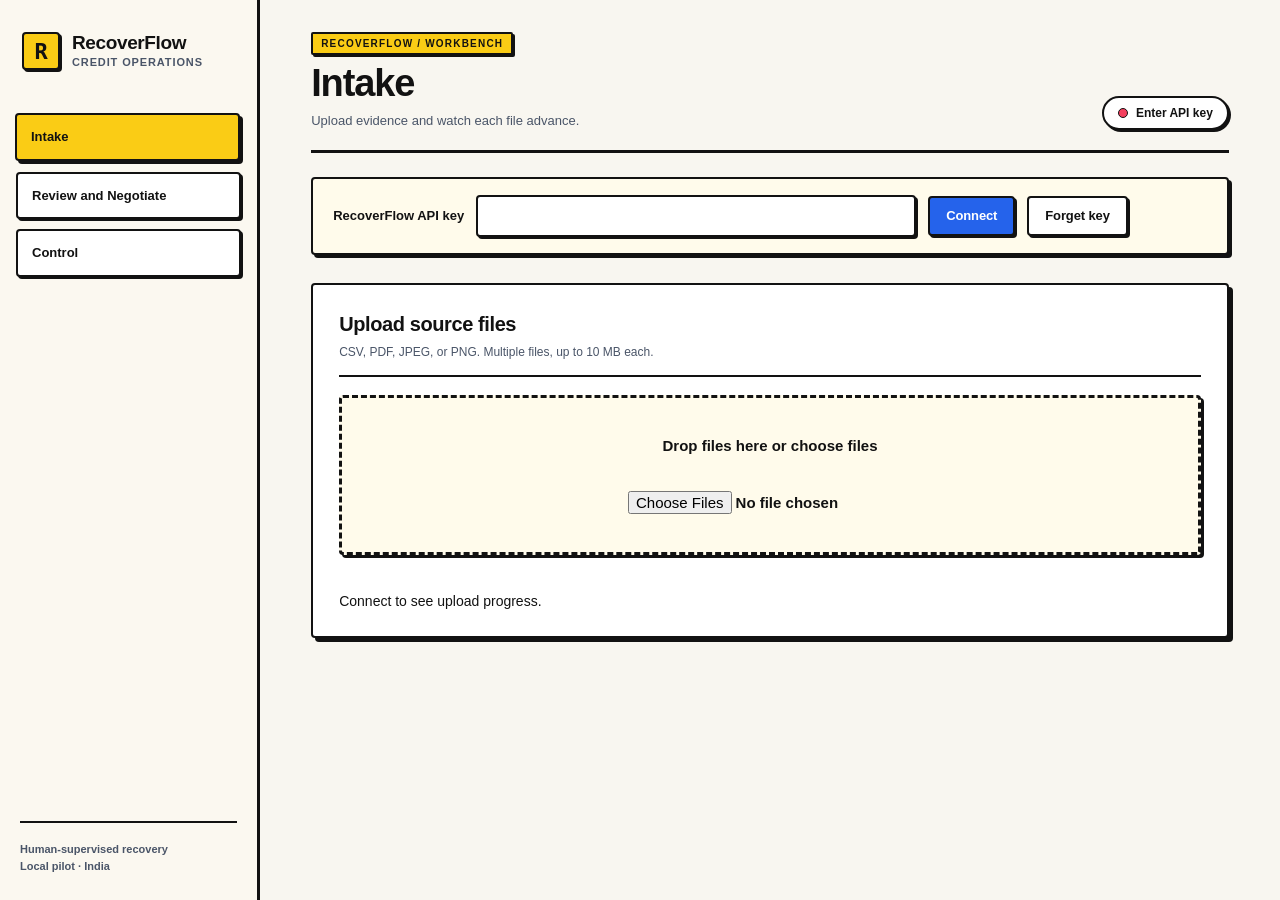
==== frontend/index.html @ f3fdc532 "feat: initial implementation of AI-driven receivables and collections platform with agentic workflow" ====
<!DOCTYPE html>
<html lang="en">
<head>
    <meta charset="UTF-8">
    <meta name="viewport" content="width=device-width, initial-scale=1.0">
    <title>RecoverFlow | Receivables and Collections</title>
    <link rel="icon" href="data:,">
    <link rel="stylesheet" href="styles.css">
</head>
<body>
    <div class="app-container">
        <aside class="sidebar">
            <div class="logo"><span class="brand-mark" aria-hidden="true">R</span><div><h1>RecoverFlow</h1><span>Credit operations</span></div></div>
            <nav aria-label="Main navigation">
                <a href="#" class="nav-item active" data-view="intake">Intake</a>
                <a href="#" class="nav-item" data-view="review">Review and Negotiate</a>
                <a href="#" class="nav-item" data-view="control">Control</a>
            </nav>
            <p class="sidebar-note">Human-supervised recovery<br>Local pilot · India</p>
        </aside>
        
        <main class="content">
            <header class="page-header">
                <div><p class="eyebrow">RecoverFlow / Workbench</p><h2>Intake</h2><p id="view-description" class="page-description">Upload evidence and watch each file advance.</p></div>
                <div class="system-status">
                    <span class="status-indicator" id="status-indicator"></span>
                    <span id="system-status-text">Enter API key</span>
                </div>
            </header>
            <form id="auth-form" class="auth-strip">
                <label for="api-key">RecoverFlow API key</label>
                <input id="api-key" type="password" autocomplete="off" required>
                <button type="submit" class="btn btn-primary">Connect</button>
                <button type="button" id="forget-key" class="btn">Forget key</button>
            </form>
            
            <div id="view-dashboard" class="view hidden">
                <div class="overview-intro"><div><h3>Make the next decision clear.</h3><p>Review evidence, approve the exact message, and keep disputed balances on hold.</p></div><button type="button" class="btn btn-primary" id="overview-open-cases">Open cases</button></div>
                <div class="metric-strip">
                    <div><span>Current DSO</span><strong id="dso-value">—</strong></div>
                    <div><span>Pending reconciliations</span><strong id="pending-value">—</strong></div>
                    <div><span>Open review alerts</span><strong id="fraud-value">—</strong></div>
                </div>
                <div class="overview-columns"><section class="paper-panel"><div class="section-heading"><h3>Actionable cases</h3><span>Open a file to inspect its sources</span></div><div id="overview-queue" aria-live="polite">Connect to load the queue.</div></section><section class="paper-panel"><div class="section-heading"><h3>Recent case activity</h3><span>From the receivables ledger</span></div><div id="overview-activity" aria-live="polite">Connect to load activity.</div></section></div>
            </div>

            <div id="view-upload" class="view active">
                <div class="paper-panel intake-primary">
                    <div class="section-heading"><div><h3>Upload source files</h3><p>CSV, PDF, JPEG, or PNG. Multiple files, up to 10 MB each.</p></div></div>
                    <label id="intake-drop-zone" class="intake-drop-zone" for="intake-files" tabindex="0">Drop files here or choose files<input id="intake-files" type="file" accept=".csv,.pdf,.jpg,.jpeg,.png" multiple></label>
                    <p id="intake-upload-result" aria-live="polite"></p>
                    <div id="intake-summary" class="metric-strip"></div>
                    <div id="intake-tracker" aria-live="polite">Connect to see upload progress.</div>
                </div>
                <div class="card">
                    <h3>Import Retail Receivables</h3>
                    <p>Upload a UTF-8 CSV with external_id, invoice_number, customer_name, issue_date, due_date, amount, and currency. Use INR for the India pilot.</p>
                    <form id="import-form">
                        <input type="file" id="import-file" accept=".csv,text/csv" required>
                        <button type="submit" class="btn btn-primary">Import CSV</button>
                    </form>
                    <p id="import-result"></p>
                </div>
                <div class="card">
                    <h3>Upload an Invoice PDF</h3>
                    <form id="upload-form">
                        <input type="file" id="invoice-file" accept="application/pdf" required>
                        <select id="invoice-type" aria-label="Invoice type"><option value="AR">Receivable (AR)</option><option value="AP">Payable (AP)</option></select>
                        <button type="submit" class="btn btn-primary">Process Invoice</button>
                    </form>
                    <div id="upload-result"></div>
                </div>
                <div class="card">
                    <h3>Add receivable manually</h3>
                    <form id="manual-invoice-form" class="data-form">
                        <input name="invoice_number" placeholder="Invoice number" required>
                        <input name="counterparty_name" placeholder="Customer name" required>
                        <input name="counterparty_email" type="email" placeholder="Customer email">
                        <label>Issue date <input name="issue_date" type="date" required></label>
                        <label>Due date <input name="due_date" type="date" required></label>
                        <input name="total_amount" type="number" min="0.01" step="0.01" placeholder="Amount" required>
                        <input name="currency" value="INR" maxlength="3" aria-label="Currency code" required>
                        <button type="submit" class="btn btn-primary">Save receivable</button>
                    </form>
                    <p id="manual-invoice-result"></p>
                </div>
                <div class="card">
                    <h3>Invoices Awaiting Review</h3>
                    <div id="review-list">Open this tab to load invoices.</div>
                </div>
            </div>

            <div id="view-cases" class="view hidden">
                <div class="paper-panel">
                    <div class="section-heading"><div><h3>Receivable cases</h3><p>Search by invoice or customer. Open a file for the balance and evidence.</p></div><label class="search-field">Search cases<input id="case-search" type="search" placeholder="Invoice or customer" autocomplete="off"></label></div>
                    <div id="case-list">Open this tab to load cases.</div>
                </div>
                <div id="case-detail" class="case-workspace hidden">
                    <div class="section-heading"><div><p class="eyebrow">Case file</p><h3>Balance &amp; evidence</h3></div><button type="button" id="case-close" class="btn">Close file</button></div>
                    <div id="case-summary"></div>
                    <div class="case-columns"><section class="case-evidence"><div id="case-history"></div></section><section class="case-actions"><h4>Staff actions</h4><p class="muted">Record only verified ledger activity. Customer-facing messages require staff approval.</p>
                    <h4>Record a payment or credit</h4>
                    <form id="entry-form" class="data-form">
                        <select name="kind"><option value="payment">Payment</option><option value="credit">Credit</option></select>
                        <input name="amount" type="number" min="0.01" step="0.01" placeholder="Amount" required>
                        <input name="reference" placeholder="Unique receipt or reference" required>
                        <label>Apply to balance<select name="allocation"><option value="undisputed_first">Undisputed first</option><option value="disputed_first">Disputed first</option><option value="undisputed">Undisputed only</option><option value="disputed">Disputed only</option></select></label>
                        <button type="submit" class="btn btn-primary">Record entry</button>
                    </form>
                    <p id="entry-result"></p>
                    <h4>Investigate discrepancy</h4>
                    <p>Compare linked invoice, order, delivery, return, and scheme records. Conflicts pause contact for staff review.</p>
                    <button type="button" id="case-investigate" class="btn">Run investigation</button>
                    <p id="investigation-result"></p>
                    <form id="case-evidence-form" class="data-form">
                        <label>Source record or upload reference<input name="source_reference" required placeholder="Document or uploaded source reference"></label>
                        <label>Evidence title<input name="title" required></label>
                        <label>What the source shows<input name="description" required></label>
                        <button type="submit" class="btn">Attach source</button>
                    </form>
                    <p id="case-evidence-result"></p>
                    <form id="dispute-review-form" class="data-form hidden">
                        <label>Reviewed disputed amount<input name="disputed_amount" type="number" min="0" step="0.01" required></label>
                        <label>Evidence reviewed<select name="evidence_id" required></select></label>
                        <label>Reason for decision<input name="reason" minlength="5" required></label>
                        <button type="submit" class="btn">Save staff dispute decision</button>
                    </form>
                    <p id="dispute-review-result"></p>
                    <h4>Record a customer reply</h4>
                    <form id="reply-form" class="data-form">
                        <select name="category"><option value="question">Question</option><option value="needs_time">Needs time</option><option value="paid_claim">Already paid</option><option value="dispute">Dispute</option><option value="opt_out">Opt out</option><option value="other">Other</option></select>
                        <input name="body" placeholder="Customer's message" required>
                        <button type="submit" class="btn btn-primary">Record reply</button>
                    </form>
                    <p id="reply-result"></p>
                    <form id="resume-form" class="data-form hidden">
                        <input name="reason" placeholder="Reason contact may resume" required minlength="3">
                        <label><input name="consent_restored" type="checkbox"> Contact permission restored if the customer opted out</label>
                        <button type="submit" class="btn">Resume contact (admin)</button>
                    </form>
                    <p id="resume-result"></p>
                    <form id="shopify-confirm-form" class="data-form hidden">
                        <input name="reason" placeholder="Why the Shopify balance is confirmed" required minlength="3">
                        <label><input name="accept_due_date_change" type="checkbox"> Accept a changed due date</label>
                        <button type="submit" class="btn">Confirm Shopify case (admin)</button>
                    </form>
                    <p id="shopify-confirm-result"></p>
                    <h4>Razorpay SIMULATED payment link</h4>
                    <p>Creates a simulated payment link for the eligible INR balance. Staff decide whether to share it.</p>
                    <button type="button" id="create-payment-link" class="btn">Create payment link</button>
                    <p id="payment-link-result"></p>
                    </section></div>
                </div>
                <div id="negotiation-panel" class="paper-panel hidden">
                    <div class="section-heading"><div><h3>Negotiation</h3><p>SIMULATED customer and sandbox outbox only.</p></div></div>
                    <div id="negotiation-status"></div>
                    <div class="negotiation-controls">
                        <button type="button" class="btn" id="negotiation-manual">Manual with co-pilot</button>
                        <button type="button" class="btn" id="negotiation-delegate">Delegate to AI</button>
                        <button type="button" class="btn" id="negotiation-pause">Pause AI</button>
                        <button type="button" class="btn" id="negotiation-take-over">Take over</button>
                        <button type="button" class="btn" id="negotiation-stop">Stop</button>
                    </div>
                    <div id="negotiation-suggestions"></div>
                    <form id="negotiation-send-form" class="data-form"><label>Staff message<textarea name="body" required></textarea></label><button type="submit" class="btn btn-primary">Send to sandbox</button></form>
                    <button type="button" class="btn btn-primary" id="negotiation-next-offer">Prepare AI offer</button>
                    <form id="negotiation-customer-form" class="data-form"><label>SIMULATED customer reply<input name="body" required></label><button type="submit" class="btn">Add simulated reply</button></form>
                    <div id="negotiation-transcript"></div>
                </div>
            </div>

            <div id="view-reconciliation" class="view hidden">
                <div class="card">
                    <h3>Reconciliations Awaiting Review</h3>
                    <div id="reconciliation-list">Loading...</div>
                </div>
            </div>

            <div id="view-dunning" class="view hidden">
                <div class="card">
                    <h3>Collection Campaigns</h3>
                    <form id="draft-form" class="data-form">
                        <input name="invoice_id" type="number" min="1" placeholder="Invoice ID" required>
                        <select name="stage">
                            <option value="1">Stage 1</option>
                            <option value="2">Stage 2</option>
                            <option value="3">Stage 3</option>
                            <option value="4">Stage 4</option>
                        </select>
                        <button type="submit" class="btn btn-primary">Create draft</button>
                    </form>
                    <p id="draft-result"></p>
                    <div id="dunning-list">Loading...</div>
                </div>
            </div>

            <div id="view-fraud" class="view hidden">
                <div class="card">
                    <h3>Review Alerts</h3>
                    <div id="fraud-list">Loading...</div>
                </div>
            </div>

            <div id="view-connected" class="view hidden">
                <div class="card">
                    <h3>Provider connections</h3>
                    <p id="provider-status">Open this tab to check connection setup.</p>
                    <button type="button" id="shopify-sync" class="btn btn-primary">Sync Shopify credit terms</button>
                    <p id="shopify-sync-result"></p>
                </div>
                <div class="card">
                    <h3>Collection draft schedule</h3>
                    <p>Opt in to daily draft creation. Staff still review and approve every draft before sending.</p>
                    <form id="policy-form" class="data-form">
                        <label><input name="enabled" type="checkbox"> Enable draft schedule</label>
                        <label>Timezone <input name="timezone" value="Asia/Kolkata" required></label>
                        <label>Local hour <input name="run_hour" type="number" min="0" max="23" value="9" required></label>
                        <label>Stage 1 days <input name="stage1_days" type="number" min="1" value="7" required></label>
                        <label>Stage 2 days <input name="stage2_days" type="number" min="1" value="15" required></label>
                        <label>Stage 3 days <input name="stage3_days" type="number" min="1" value="30" required></label>
                        <label>Stage 4 days <input name="stage4_days" type="number" min="1" value="45" required></label>
                        <button type="submit" class="btn btn-primary">Save schedule (admin)</button>
                    </form>
                    <p id="policy-result"></p>
                </div>
                <div class="card">
                    <h3>SIMULATED payment links</h3>
                    <div id="payment-link-list">Open this tab to load payment links.</div>
                </div>
                <div class="card">
                    <h3>WhatsApp inbox / sandbox</h3>
                    <p>Signed inbound messages pause matching cases until staff reviews them. Replies require a recent customer message.</p>
                    <div id="message-inbox">Open this tab to load messages.</div>
                </div>
                <div class="card">
                    <h3>Provider events needing review</h3>
                    <div id="provider-events">Open this tab to load events.</div>
                </div>
            </div>
            <div id="view-agent" class="view hidden">
                <div class="card">
                    <h3>Agent status and limits</h3>
                    <p id="agent-status">Open this tab to load the agent status.</p>
                    <p>Only internal case notes and collection drafts can run automatically. All customer replies require staff review and an explicit send.</p>
                    <form id="agent-policy-form" class="data-form">
                        <label class="agent-toggle"><input name="enabled" type="checkbox"><span>Enable controlled agent</span></label>
                        <label class="agent-toggle"><input name="auto_assess" type="checkbox"><span>Assess cases hourly</span></label>
                        <label class="agent-toggle"><input name="auto_execute_internal" type="checkbox"><span>Allow internal notes and drafts automatically</span></label>
                        <label>Assessments per day <input name="max_assessments_per_day" type="number" min="1" max="100" required></label>
                        <label>Internal actions per day <input name="max_internal_actions_per_day" type="number" min="1" max="100" required></label>
                        <label>Maximum balance for automatic collection drafts (INR) <input name="max_balance_cents" type="number" min="1" step="0.01" required></label>
                        <button type="submit" class="btn btn-primary">Save agent limits (admin)</button>
                    </form>
                    <p id="agent-policy-result"></p>
                </div>
                <div class="card">
                    <h3>Assess a case</h3>
                    <form id="agent-assess-form" class="data-form">
                        <input name="invoice_id" type="number" min="1" placeholder="Case ID" aria-label="Case ID" required>
                        <button type="submit" class="btn btn-primary">Propose next action</button>
                    </form>
                    <p id="agent-assess-result"></p>
                </div>
                <div class="card">
                    <h3>Agent proposals</h3>
                    <button type="button" class="btn" id="bulk-approve">Bulk approve high-confidence drafts</button><span id="bulk-approve-result"></span>
                    <div id="agent-proposals">Open this tab to load proposals.</div>
                </div>
                <div class="card">
                    <h3>Draft versions &amp; approval</h3>
                    <p>Editing creates a new version. Approval records the exact version and hash.</p>
                    <div id="agent-versions">Open this tab to review draft versions.</div>
                </div>
            </div>
            <div id="view-control" class="view hidden">
                <div class="paper-panel"><h3>Control</h3><p>Ledger, SIMULATED payments, audit, policy, and provider settings.</p>
                    <label>Autonomy mode <select id="autonomy-mode"><option value="review_all">Review all</option><option value="auto_prepare">Auto-prepare</option><option value="auto_send_sandbox">Auto-send to sandbox</option></select></label>
                    <button type="button" class="btn" id="autonomy-save">Save autonomy mode</button><p id="autonomy-result"></p>
                </div>
                <div class="paper-panel"><h3>Meta key assignment</h3><div id="key-assignment">Connect to load slot status.</div></div>
                <div class="paper-panel"><h3>Owner action queue</h3><p>Next action per case, derived from case state.</p><div class="stack" id="owner-queue"><p>Loading queue…</p></div></div>
                <div class="paper-panel"><h3>Agent activity</h3><p>Specialist tasks with retries, pauses, and outcomes.</p><div class="stack" id="agent-activity"><p>Loading activity…</p></div></div>
                <div class="paper-panel"><h3>Sandbox outbox</h3><div id="sandbox-outbox">No messages queued.</div></div>
                <div class="paper-panel"><h3>Mini evaluation</h3><p id="evaluation-summary">Loading measured synthetic results…</p><p><a href="/evaluation.html" target="_blank" rel="noopener">Open methods and file-level results</a></p></div>
                <div class="paper-panel"><h3>Advanced existing controls</h3><div id="legacy-tools"></div></div>
            </div>
        </main>
    </div>
    <script src="config.js"></script>
    <script src="app.js"></script>
</body>
</html>
<!-- RecoverFlow dashboard -->
---- frontend/styles.css ----
/* ==========================================================================
   RecoverFlow Neobrutalist Design System
   Production Receivables & Dispute Workbench for Indian MSMEs
   ========================================================================== */

:root {
    /* Canvas & Surfaces */
    --nb-canvas: #f8f6f0;
    --nb-surface: #ffffff;
    --nb-surface-subtle: #f0ede1;
    --nb-surface-sun: #fffbeb;
    
    /* Neobrutalist Ink & Borders */
    --nb-ink: #121212;
    --nb-ink-muted: #4a5568;
    --nb-ink-faint: #718096;
    --nb-border: #121212;
    --nb-border-width: 2px;
    --nb-border-thick: 3px;
    --nb-radius: 4px;
    --nb-radius-sm: 2px;
    --nb-radius-pill: 9999px;

    /* Hard Offset Shadows (Pure brutalist, zero blur) */
    --nb-shadow-xs: 2px 2px 0 var(--nb-ink);
    --nb-shadow-sm: 3px 3px 0 var(--nb-ink);
    --nb-shadow-md: 4px 4px 0 var(--nb-ink);
    --nb-shadow-lg: 6px 6px 0 var(--nb-ink);
    --nb-shadow-active: 1px 1px 0 var(--nb-ink);

    /* Vivid Accents */
    --nb-cobalt: #2563eb;
    --nb-cobalt-light: #dbeafe;
    --nb-cobalt-hover: #1d4ed8;

    --nb-yellow: #facc15;
    --nb-yellow-light: #fef9c3;
    --nb-yellow-hover: #eab308;

    --nb-coral: #f43f5e;
    --nb-coral-light: #ffe4e6;
    --nb-coral-hover: #e11d48;

    --nb-mint: #10b981;
    --nb-mint-light: #d1fae5;
    --nb-mint-hover: #059669;

    --nb-violet: #8b5cf6;
    --nb-violet-light: #ede9fe;

    /* Backwards compatibility aliases */
    --color-primary: var(--nb-cobalt);
    --color-primary-dark: var(--nb-cobalt-hover);
    --color-primary-light: var(--nb-cobalt-light);
    --color-bg-dark: #1e293b;
    --color-bg-light: var(--nb-canvas);
    --color-surface: var(--nb-surface);
    --color-text: var(--nb-ink);
    --color-text-muted: var(--nb-ink-muted);
    --color-border: var(--nb-border);
    --color-error: var(--nb-coral);
    --color-success: var(--nb-mint);
    --color-warning: var(--nb-yellow);
    --radius-md: var(--nb-radius);
    --radius-lg: 6px;
}

/* ==========================================================================
   Base & Reset
   ========================================================================== */

* {
    box-sizing: border-box;
    margin: 0;
    padding: 0;
}

html {
    scroll-behavior: smooth;
    background-color: var(--nb-canvas);
}

body {
    font-family: -apple-system, BlinkMacSystemFont, "Segoe UI", Roboto, "Helvetica Neue", Arial, sans-serif;
    background-color: var(--nb-canvas);
    color: var(--nb-ink);
    font-size: 14px;
    line-height: 1.5;
    -webkit-font-smoothing: antialiased;
}

button, input, select, textarea {
    font: inherit;
    color: inherit;
}

:focus-visible {
    outline: 3px solid var(--nb-cobalt) !important;
    outline-offset: 2px !important;
}

.hidden, .view.hidden {
    display: none !important;
}

/* ==========================================================================
   App Layout
   ========================================================================== */

.app-container {
    display: grid;
    grid-template-columns: 260px minmax(0, 1fr);
    min-height: 100vh;
}

/* ==========================================================================
   Sidebar (Neobrutalist)
   ========================================================================== */

.sidebar {
    position: sticky;
    top: 0;
    height: 100vh;
    background: #fbf8f0;
    color: var(--nb-ink);
    border-right: var(--nb-border-thick) solid var(--nb-border);
    padding: 24px 16px;
    display: flex;
    flex-direction: column;
    z-index: 20;
    overflow-y: auto;
}

.logo {
    display: flex;
    align-items: center;
    gap: 12px;
    margin-bottom: 28px;
    padding: 8px 6px;
}

.brand-mark {
    display: grid;
    place-items: center;
    width: 38px;
    height: 38px;
    background: var(--nb-yellow);
    color: var(--nb-ink);
    border: var(--nb-border-width) solid var(--nb-ink);
    box-shadow: var(--nb-shadow-xs);
    border-radius: var(--nb-radius);
    font-weight: 900;
    font-size: 22px;
    font-family: ui-monospace, monospace;
    flex-shrink: 0;
}

.logo h1 {
    font-size: 19px;
    font-weight: 800;
    letter-spacing: -0.02em;
    line-height: 1.15;
    color: var(--nb-ink);
}

.logo span:not(.brand-mark) {
    display: block;
    font-size: 11px;
    font-weight: 700;
    letter-spacing: 0.08em;
    text-transform: uppercase;
    color: var(--nb-ink-muted);
}

.sidebar nav {
    display: flex;
    flex-direction: column;
    gap: 10px;
    margin-top: 8px;
}

.nav-item {
    display: block;
    padding: 12px 14px;
    font-size: 13px;
    font-weight: 700;
    color: var(--nb-ink);
    text-decoration: none;
    border: var(--nb-border-width) solid var(--nb-ink);
    background: var(--nb-surface);
    box-shadow: var(--nb-shadow-xs);
    border-radius: var(--nb-radius);
    transition: transform 0.1s ease, box-shadow 0.1s ease, background 0.1s ease;
}

.nav-item:hover {
    background: var(--nb-yellow-light);
    transform: translate(-1px, -1px);
    box-shadow: var(--nb-shadow-sm);
}

.nav-item.active {
    background: var(--nb-yellow);
    color: var(--nb-ink);
    border-color: var(--nb-ink);
    box-shadow: var(--nb-shadow-sm);
    transform: translate(-1px, -1px);
}

.sidebar-note {
    margin: auto 4px 0;
    padding-top: 18px;
    border-top: var(--nb-border-width) solid var(--nb-border);
    color: var(--nb-ink-muted);
    font-size: 11px;
    font-weight: 600;
    line-height: 1.6;
}

/* ==========================================================================
   Main Content Area
   ========================================================================== */

.content {
    max-width: 1540px;
    padding: 32px clamp(20px, 4vw, 56px) 80px;
    min-width: 0;
}

/* ==========================================================================
   Views & Visibility (Strict View Management)
   ========================================================================== */

.view {
    display: none !important;
}

.view.active {
    display: block !important;
}

.hidden {
    display: none !important;
}

/* ==========================================================================
   Page Header & Status
   ========================================================================== */

.page-header {
    display: flex;
    justify-content: space-between;
    align-items: flex-end;
    gap: 16px;
    flex-wrap: wrap;
    padding-bottom: 20px;
    margin-bottom: 24px;
    border-bottom: var(--nb-border-thick) solid var(--nb-border);
}

.eyebrow {
    display: inline-block;
    text-transform: uppercase;
    letter-spacing: 0.12em;
    font-size: 10px;
    font-weight: 800;
    color: var(--nb-ink);
    background: var(--nb-yellow);
    border: var(--nb-border-width) solid var(--nb-ink);
    border-radius: var(--nb-radius-sm);
    padding: 2px 8px;
    margin-bottom: 8px;
    box-shadow: 2px 2px 0 var(--nb-ink);
}

.page-header h2 {
    font-size: clamp(28px, 3.2vw, 38px);
    font-weight: 900;
    letter-spacing: -0.03em;
    line-height: 1.1;
    color: var(--nb-ink);
}

.page-description {
    color: var(--nb-ink-muted);
    font-size: 13px;
    font-weight: 500;
    margin-top: 6px;
}

.system-status {
    display: inline-flex;
    align-items: center;
    gap: 8px;
    font-size: 12px;
    font-weight: 700;
    background: var(--nb-surface);
    border: var(--nb-border-width) solid var(--nb-ink);
    box-shadow: var(--nb-shadow-xs);
    border-radius: var(--nb-radius-pill);
    padding: 6px 14px;
}

.status-indicator {
    width: 10px;
    height: 10px;
    border-radius: 50%;
    background-color: var(--nb-coral);
    border: 1.5px solid var(--nb-ink);
    display: inline-block;
}

.status-indicator.online {
    background-color: var(--nb-mint);
}

/* ==========================================================================
   Auth Strip (Neobrutalist)
   ========================================================================== */

.auth-strip {
    display: flex;
    align-items: center;
    gap: 12px;
    flex-wrap: wrap;
    background: var(--nb-surface-sun);
    border: var(--nb-border-width) solid var(--nb-ink);
    box-shadow: var(--nb-shadow-sm);
    border-radius: var(--nb-radius);
    padding: 16px 20px;
    margin-bottom: 28px;
    font-size: 13px;
    font-weight: 600;
}

.auth-strip label {
    font-weight: 800;
    color: var(--nb-ink);
}

.auth-strip input {
    min-width: 280px;
    flex: 1;
    max-width: 440px;
}

.auth-strip.connected {
    justify-content: flex-end;
    background: transparent;
    border: 0;
    box-shadow: none;
    padding: 0;
    margin: -12px 0 16px;
}

.auth-strip.connected label,
.auth-strip.connected input,
.auth-strip.connected button[type="submit"] {
    display: none !important;
}

.auth-strip.connected #forget-key {
    background: var(--nb-surface);
    border: var(--nb-border-width) solid var(--nb-ink);
    box-shadow: var(--nb-shadow-xs);
    font-size: 11px;
    font-weight: 700;
    padding: 4px 10px;
    min-height: 28px;
}

/* ==========================================================================
   Buttons (Tactile Neobrutalism)
   ========================================================================== */

.btn {
    display: inline-flex;
    align-items: center;
    justify-content: center;
    gap: 6px;
    padding: 8px 16px;
    font-size: 13px;
    font-weight: 750;
    letter-spacing: -0.01em;
    color: var(--nb-ink);
    background: var(--nb-surface);
    border: var(--nb-border-width) solid var(--nb-ink);
    border-radius: var(--nb-radius);
    box-shadow: var(--nb-shadow-xs);
    cursor: pointer;
    min-height: 38px;
    text-decoration: none;
    transition: transform 0.08s ease, box-shadow 0.08s ease, background 0.08s ease;
    user-select: none;
    white-space: nowrap;
}

.btn:hover:not(:disabled) {
    background: var(--nb-surface-subtle);
    transform: translate(-1px, -1px);
    box-shadow: var(--nb-shadow-sm);
}

.btn:active:not(:disabled) {
    transform: translate(2px, 2px);
    box-shadow: var(--nb-shadow-active);
}

.btn:disabled {
    opacity: 0.5;
    cursor: not-allowed;
    box-shadow: none !important;
    transform: none !important;
}

.btn-primary {
    background: var(--nb-cobalt);
    color: #ffffff;
}

.btn-primary:hover:not(:disabled) {
    background: var(--nb-cobalt-hover);
    color: #ffffff;
}

/* Special button variants */
.btn-yellow {
    background: var(--nb-yellow);
    color: var(--nb-ink);
}
.btn-yellow:hover:not(:disabled) {
    background: var(--nb-yellow-hover);
}

.btn-coral {
    background: var(--nb-coral);
    color: #ffffff;
}
.btn-coral:hover:not(:disabled) {
    background: var(--nb-coral-hover);
    color: #ffffff;
}

.btn-mint {
    background: var(--nb-mint);
    color: #ffffff;
}
.btn-mint:hover:not(:disabled) {
    background: var(--nb-mint-hover);
    color: #ffffff;
}

/* ==========================================================================
   Inputs, Forms & Selects
   ========================================================================== */

.data-form input,
.data-form select,
.campaign-edit input,
.campaign-edit textarea,
.agent-reply-form textarea,
#api-key,
input[type="search"],
input[type="text"],
input[type="number"],
input[type="email"],
input[type="date"],
select,
textarea {
    border: var(--nb-border-width) solid var(--nb-ink);
    border-radius: var(--nb-radius);
    background: var(--nb-surface);
    color: var(--nb-ink);
    padding: 9px 12px;
    font-size: 13px;
    font-weight: 500;
    box-shadow: var(--nb-shadow-xs);
    transition: border-color 0.1s ease, box-shadow 0.1s ease;
}

input:focus, select:focus, textarea:focus {
    border-color: var(--nb-cobalt);
    box-shadow: 3px 3px 0 var(--nb-cobalt);
    outline: none;
}

.data-form input[type="checkbox"] {
    width: 18px;
    height: 18px;
    accent-color: var(--nb-cobalt);
    cursor: pointer;
    box-shadow: none;
}

.data-form {
    display: flex;
    flex-wrap: wrap;
    gap: 12px;
    align-items: center;
}

.data-form label {
    display: inline-flex;
    align-items: center;
    gap: 8px;
    font-size: 13px;
    font-weight: 600;
}

/* ==========================================================================
   Cards & Paper Panels (Neobrutalist)
   ========================================================================== */

.card, .paper-panel {
    background: var(--nb-surface);
    border: var(--nb-border-width) solid var(--nb-ink);
    box-shadow: var(--nb-shadow-md);
    border-radius: var(--nb-radius);
    padding: 24px 26px;
    margin-bottom: 24px;
    position: relative;
}

.card h3, .section-heading h3 {
    font-size: 20px;
    font-weight: 800;
    letter-spacing: -0.02em;
    color: var(--nb-ink);
    margin: 0;
}

.card p {
    margin: 8px 0 14px;
    font-size: 13px;
    color: var(--nb-ink-muted);
    line-height: 1.55;
}

.card h4 {
    margin: 22px 0 10px;
    font-size: 15px;
    font-weight: 800;
    border-top: var(--nb-border-width) solid var(--nb-surface-subtle);
    padding-top: 16px;
    color: var(--nb-ink);
}

.section-heading {
    display: flex;
    align-items: flex-end;
    justify-content: space-between;
    gap: 16px;
    border-bottom: var(--nb-border-width) solid var(--nb-ink);
    padding-bottom: 14px;
    margin-bottom: 18px;
}

.section-heading p {
    margin: 4px 0 0;
    color: var(--nb-ink-muted);
    font-size: 12px;
    font-weight: 500;
}

.section-heading > span {
    font-size: 11px;
    font-weight: 700;
    text-transform: uppercase;
    letter-spacing: 0.05em;
    color: var(--nb-ink-muted);
}

/* ==========================================================================
   Overview / Metric Strips
   ========================================================================== */

.overview-intro {
    display: flex;
    justify-content: space-between;
    align-items: center;
    gap: 20px;
    background: var(--nb-surface-sun);
    border: var(--nb-border-width) solid var(--nb-ink);
    box-shadow: var(--nb-shadow-md);
    border-radius: var(--nb-radius);
    padding: 22px 26px;
    margin-bottom: 24px;
}

.overview-intro h3 {
    font-size: 22px;
    font-weight: 900;
    letter-spacing: -0.02em;
    margin-bottom: 4px;
}

.overview-intro p {
    color: var(--nb-ink-muted);
    font-size: 13px;
    font-weight: 500;
}

.metric-strip {
    display: grid;
    grid-template-columns: repeat(3, 1fr);
    gap: 14px;
    margin-bottom: 24px;
}

.metric-strip > div {
    background: var(--nb-surface);
    border: var(--nb-border-width) solid var(--nb-ink);
    box-shadow: var(--nb-shadow-sm);
    border-radius: var(--nb-radius);
    padding: 16px 20px;
}

.metric-strip span {
    display: block;
    font-size: 11px;
    font-weight: 800;
    letter-spacing: 0.06em;
    text-transform: uppercase;
    color: var(--nb-ink-muted);
}

.metric-strip strong {
    display: block;
    font-size: 28px;
    font-weight: 900;
    letter-spacing: -0.02em;
    margin-top: 4px;
    font-variant-numeric: tabular-nums;
    color: var(--nb-ink);
}

.overview-columns {
    display: grid;
    grid-template-columns: 1.4fr 1fr;
    gap: 24px;
}

.queue-row, .activity-row {
    display: flex;
    justify-content: space-between;
    align-items: center;
    gap: 14px;
    padding: 14px 16px;
    background: var(--nb-surface);
    border: var(--nb-border-width) solid var(--nb-ink);
    box-shadow: var(--nb-shadow-xs);
    border-radius: var(--nb-radius);
    margin-bottom: 10px;
}

.queue-row strong, .activity-row strong {
    font-size: 14px;
    font-weight: 750;
}

.queue-row small, .activity-row small {
    display: block;
    color: var(--nb-ink-muted);
    font-size: 12px;
    margin-top: 2px;
}

/* ==========================================================================
   Intake Page & Drag-and-Drop Drop Zone
   ========================================================================== */

.intake-primary {
    grid-column: 1 / -1;
}

.intake-drop-zone {
    display: grid;
    place-items: center;
    min-height: 160px;
    padding: 28px;
    border: var(--nb-border-thick) dashed var(--nb-ink);
    background: var(--nb-surface-sun);
    color: var(--nb-ink);
    font-size: 15px;
    font-weight: 800;
    cursor: pointer;
    text-align: center;
    border-radius: var(--nb-radius);
    box-shadow: var(--nb-shadow-sm);
    transition: background 0.15s ease, transform 0.1s ease, border-color 0.15s ease;
}

.intake-drop-zone:hover {
    background: var(--nb-yellow-light);
    transform: translate(-1px, -1px);
    box-shadow: var(--nb-shadow-md);
}

.intake-drop-zone.dragging {
    background: #fef08a !important;
    border-color: var(--nb-cobalt);
    border-style: solid;
    transform: scale(1.01);
}

.intake-drop-zone input {
    margin-top: 14px;
    max-width: 100%;
}

#intake-upload-result {
    font-size: 13px;
    font-weight: 700;
    margin: 12px 0 4px;
    color: var(--nb-cobalt);
}

.intake-row {
    display: flex;
    align-items: center;
    justify-content: space-between;
    gap: 14px;
    padding: 14px 16px;
    border: var(--nb-border-width) solid var(--nb-ink);
    background: var(--nb-surface);
    box-shadow: var(--nb-shadow-xs);
    border-radius: var(--nb-radius);
    margin-bottom: 10px;
}

.intake-row > div {
    min-width: 0;
}

.intake-row strong {
    font-size: 14px;
    font-weight: 800;
}

.intake-row small {
    display: block;
    color: var(--nb-ink-muted);
    font-size: 12px;
    overflow-wrap: anywhere;
    margin-top: 2px;
}

.intake-row p {
    margin: 4px 0 0;
    font-size: 13px;
    overflow-wrap: anywhere;
}

/* ==========================================================================
   Tables (Neobrutalist)
   ========================================================================== */

.table-container {
    width: 100%;
    overflow-x: auto;
    -webkit-overflow-scrolling: touch;
    border: var(--nb-border-width) solid var(--nb-ink);
    box-shadow: var(--nb-shadow-sm);
    border-radius: var(--nb-radius);
    background: var(--nb-surface);
    margin-top: 14px;
}

table {
    width: 100%;
    border-collapse: collapse;
    font-size: 13px;
}

th, td {
    text-align: left;
    padding: 12px 14px;
    border-bottom: 1px solid var(--nb-ink);
    font-variant-numeric: tabular-nums;
}

th {
    background: var(--nb-surface-sun);
    color: var(--nb-ink);
    font-weight: 850;
    text-transform: uppercase;
    font-size: 11px;
    letter-spacing: 0.06em;
    border-bottom: var(--nb-border-width) solid var(--nb-ink);
    white-space: nowrap;
}

tr:last-child td {
    border-bottom: none;
}

tr:hover td {
    background: #faf8f2;
}

.mobile-hint {
    display: none;
}

/* ==========================================================================
   Search Field
   ========================================================================== */

.search-field {
    display: flex;
    flex-direction: column;
    gap: 4px;
    font-size: 11px;
    font-weight: 800;
    text-transform: uppercase;
    letter-spacing: 0.05em;
    color: var(--nb-ink);
    min-width: 240px;
}

.search-field input {
    width: 100%;
    padding: 8px 12px;
}

/* ==========================================================================
   Case Workspace (Balance & Evidence)
   ========================================================================== */

.case-workspace {
    background: var(--nb-surface);
    border: var(--nb-border-thick) solid var(--nb-ink);
    box-shadow: var(--nb-shadow-lg);
    border-radius: var(--nb-radius);
    padding: 28px;
    margin-top: 28px;
    scroll-margin-top: 24px;
}

.case-heading {
    display: flex;
    align-items: baseline;
    justify-content: space-between;
    gap: 16px;
    flex-wrap: wrap;
    margin-bottom: 6px;
}

.case-heading h3 {
    font-size: 28px;
    font-weight: 900;
    letter-spacing: -0.02em;
    margin: 0;
}

.case-heading p {
    font-size: 15px;
    font-weight: 600;
    color: var(--nb-ink-muted);
    margin: 0;
}

.case-meta {
    display: flex;
    gap: 16px;
    flex-wrap: wrap;
    border-bottom: var(--nb-border-width) solid var(--nb-ink);
    padding: 10px 0 16px;
    color: var(--nb-ink-muted);
    font-size: 13px;
    font-weight: 500;
}

.case-meta strong {
    color: var(--nb-ink);
    font-weight: 800;
}

/* ==========================================================================
   Neobrutalist 5-Metric Split-Balance Breakdown
   ========================================================================== */

.balance-story {
    display: grid;
    grid-template-columns: repeat(3, minmax(0, 1fr));
    gap: 14px;
    padding: 20px 0 24px;
    border-bottom: var(--nb-border-thick) solid var(--nb-ink);
}

.balance-step {
    background: var(--nb-surface);
    border: var(--nb-border-width) solid var(--nb-ink);
    box-shadow: var(--nb-shadow-sm);
    border-radius: var(--nb-radius);
    padding: 16px 18px;
    display: flex;
    flex-direction: column;
    justify-content: space-between;
}

.balance-step.received {
    background: var(--nb-mint-light);
}

.balance-step.received .val {
    color: var(--nb-mint-hover);
}

.balance-step .label,
.balance-leaf .label {
    display: block;
    font-size: 11px;
    font-weight: 850;
    letter-spacing: 0.07em;
    text-transform: uppercase;
    color: var(--nb-ink);
}

.balance-step .val {
    display: block;
    font-size: clamp(24px, 2.5vw, 32px);
    font-weight: 900;
    letter-spacing: -0.03em;
    font-variant-numeric: tabular-nums;
    margin: 8px 0 10px;
    color: var(--nb-ink);
}

.balance-split {
    grid-column: 3;
    display: grid;
    grid-template-columns: 1fr 1fr;
    gap: 12px;
}

.balance-leaf {
    background: var(--nb-surface);
    border: var(--nb-border-width) solid var(--nb-ink);
    box-shadow: var(--nb-shadow-sm);
    border-radius: var(--nb-radius);
    padding: 14px 16px;
    display: flex;
    flex-direction: column;
    justify-content: space-between;
}

.balance-leaf.disputed {
    background: var(--nb-coral-light);
}

.balance-leaf.disputed .val {
    color: var(--nb-coral-hover);
}

.balance-leaf.undisputed {
    background: var(--nb-yellow-light);
}

.balance-leaf.undisputed .val {
    color: #92400e;
}

.balance-leaf .val {
    display: block;
    font-size: clamp(19px, 2vw, 24px);
    font-weight: 900;
    letter-spacing: -0.02em;
    font-variant-numeric: tabular-nums;
    margin: 6px 0 8px;
}

/* Clickable Source Chips */
.source-chip {
    display: inline-flex;
    align-items: center;
    gap: 4px;
    padding: 4px 8px;
    font-size: 11px;
    font-weight: 750;
    text-decoration: none;
    color: var(--nb-ink);
    background: var(--nb-surface);
    border: 1.5px solid var(--nb-ink);
    box-shadow: 2px 2px 0 var(--nb-ink);
    border-radius: var(--nb-radius-sm);
    cursor: pointer;
    width: fit-content;
    margin-top: 4px;
    transition: transform 0.08s ease, box-shadow 0.08s ease;
}

.source-chip:hover {
    background: var(--nb-yellow);
    transform: translate(-1px, -1px);
    box-shadow: 3px 3px 0 var(--nb-ink);
}

.source-chip:active {
    transform: translate(1px, 1px);
    box-shadow: 1px 1px 0 var(--nb-ink);
}

.source-unavailable {
    display: block;
    font-size: 11px;
    font-weight: 600;
    color: var(--nb-ink-muted);
    margin-top: 4px;
}

/* ==========================================================================
   Prompt Injection Defense Banner (Neobrutalist Alert)
   ========================================================================== */

.injection-alert {
    background: var(--nb-coral-light);
    border: var(--nb-border-thick) solid var(--nb-ink);
    box-shadow: var(--nb-shadow-md);
    border-radius: var(--nb-radius);
    padding: 16px 20px;
    margin-bottom: 22px;
    color: var(--nb-ink);
}

.injection-alert strong {
    display: block;
    font-size: 14px;
    font-weight: 900;
    text-transform: uppercase;
    letter-spacing: 0.03em;
    color: var(--nb-coral-hover);
    margin-bottom: 4px;
}

.injection-alert p {
    font-size: 13px;
    font-weight: 600;
    line-height: 1.5;
    margin: 0;
}

/* ==========================================================================
   Evidence Cards & Audit Trail
   ========================================================================== */

.case-columns {
    display: grid;
    grid-template-columns: minmax(0, 1.4fr) minmax(300px, 0.8fr);
    gap: 32px;
    padding-top: 24px;
}

.case-evidence h4, .case-actions h4:first-child {
    font-size: 18px;
    font-weight: 850;
    margin-bottom: 6px;
    color: var(--nb-ink);
}

.case-actions {
    border-left: var(--nb-border-width) solid var(--nb-ink);
    padding-left: 28px;
    min-width: 0;
}

.case-actions .data-form {
    display: grid;
    gap: 8px;
    margin-bottom: 16px;
}

.case-actions .data-form input:not([type="checkbox"]),
.case-actions .data-form select {
    width: 100%;
}

.evidence-list {
    display: grid;
    gap: 14px;
    margin: 16px 0 28px;
}

.evidence-card {
    background: var(--nb-surface);
    border: var(--nb-border-width) solid var(--nb-ink);
    box-shadow: var(--nb-shadow-sm);
    border-radius: var(--nb-radius);
    padding: 16px 18px;
    transition: transform 0.1s ease, box-shadow 0.1s ease;
}

.evidence-card.highlighted {
    background: var(--nb-yellow-light);
    border-width: var(--nb-border-thick);
    box-shadow: var(--nb-shadow-md);
    transform: translate(-2px, -2px);
}

.evidence-header {
    display: flex;
    justify-content: space-between;
    align-items: baseline;
    gap: 10px;
    flex-wrap: wrap;
    margin-bottom: 6px;
}

.evidence-header strong {
    font-size: 14px;
    font-weight: 800;
}

.source-tag {
    font-size: 10px;
    font-weight: 850;
    text-transform: uppercase;
    letter-spacing: 0.06em;
    background: var(--nb-surface-subtle);
    border: 1.5px solid var(--nb-ink);
    box-shadow: 2px 2px 0 var(--nb-ink);
    border-radius: var(--nb-radius-sm);
    padding: 2px 8px;
}

.evidence-ref {
    font-family: ui-monospace, monospace;
    font-size: 11px;
    font-weight: 600;
    color: var(--nb-cobalt);
    overflow-wrap: anywhere;
}

.snippet-box {
    background: var(--nb-surface-subtle);
    border: var(--nb-border-width) dashed var(--nb-ink);
    border-radius: var(--nb-radius-sm);
    padding: 10px 12px;
    font-family: ui-monospace, monospace;
    font-size: 12px;
    white-space: pre-wrap;
    margin-top: 8px;
}

.extraction-confidence {
    margin-top: 8px;
    font-size: 11px;
    font-weight: 750;
    background: var(--nb-mint-light);
    border: 1.5px solid var(--nb-ink);
    box-shadow: 2px 2px 0 var(--nb-ink);
    border-radius: var(--nb-radius-sm);
    padding: 4px 8px;
    display: inline-block;
}

/* Ledger Subcards */
.stack {
    display: grid;
    gap: 10px;
}

.subcard {
    background: var(--nb-surface);
    border: var(--nb-border-width) solid var(--nb-ink);
    box-shadow: var(--nb-shadow-xs);
    border-radius: var(--nb-radius);
    padding: 14px 16px;
}

.subcard summary {
    cursor: pointer;
    font-weight: 800;
    padding: 2px 0;
}

/* ==========================================================================
   Draft Versions & Exact Approval
   ========================================================================== */

.proposal-heading {
    display: flex;
    justify-content: space-between;
    align-items: baseline;
    gap: 12px;
    flex-wrap: wrap;
    margin-bottom: 8px;
}

.proposal-meta {
    display: flex;
    align-items: center;
    gap: 8px;
    flex-wrap: wrap;
    font-size: 12px;
    font-weight: 600;
}

.version-badge {
    display: inline-block;
    padding: 3px 8px;
    border: 1.5px solid var(--nb-ink);
    box-shadow: 2px 2px 0 var(--nb-ink);
    border-radius: var(--nb-radius-pill);
    font-size: 11px;
    font-weight: 850;
    background: var(--nb-yellow);
    color: var(--nb-ink);
}

.version-badge.approved {
    background: var(--nb-mint);
    color: #ffffff;
}

.hash-pill {
    font-family: ui-monospace, monospace;
    font-size: 11px;
    font-weight: 700;
    background: var(--nb-surface-subtle);
    border: 1.5px solid var(--nb-ink);
    border-radius: var(--nb-radius-sm);
    padding: 2px 6px;
}

.proposal-draft {
    border-top: var(--nb-border-width) solid var(--nb-ink);
    border-bottom: var(--nb-border-width) solid var(--nb-ink);
    padding: 16px 0;
    margin: 14px 0;
}

.proposal-actions {
    display: flex;
    gap: 10px;
    flex-wrap: wrap;
    margin: 12px 0;
}

.draft-version-item {
    background: var(--nb-surface-subtle);
    border: 1.5px solid var(--nb-ink);
    border-radius: var(--nb-radius-sm);
    padding: 10px 12px;
    margin-top: 8px;
}

.stale-warning {
    border: var(--nb-border-width) solid var(--nb-ink);
    background: var(--nb-yellow-light);
    box-shadow: var(--nb-shadow-xs);
    border-radius: var(--nb-radius);
    padding: 10px 14px;
    font-size: 12px;
    font-weight: 700;
    color: #92400e;
    margin: 10px 0;
}

/* ==========================================================================
   Negotiation Panel (Neobrutalist)
   ========================================================================== */

#negotiation-panel {
    background: var(--nb-surface);
    border: var(--nb-border-thick) solid var(--nb-ink);
    box-shadow: var(--nb-shadow-lg);
    border-radius: var(--nb-radius);
    padding: 26px;
    margin-top: 28px;
}

#negotiation-status {
    display: inline-block;
    background: var(--nb-surface-sun);
    border: var(--nb-border-width) solid var(--nb-ink);
    box-shadow: var(--nb-shadow-xs);
    border-radius: var(--nb-radius-pill);
    padding: 6px 14px;
    font-size: 13px;
    font-weight: 800;
    margin-bottom: 14px;
}

.negotiation-controls {
    display: flex;
    flex-wrap: wrap;
    gap: 10px;
    margin: 16px 0;
}

#negotiation-panel textarea {
    min-height: 90px;
    width: 100%;
}

#negotiation-transcript {
    margin-top: 24px;
}

/* ==========================================================================
   Status Badges & Pills
   ========================================================================== */

.state-text {
    display: inline-block;
    font-size: 11px;
    font-weight: 850;
    text-transform: uppercase;
    letter-spacing: 0.05em;
    padding: 2px 7px;
    border: 1.5px solid var(--nb-ink);
    box-shadow: 1.5px 1.5px 0 var(--nb-ink);
    border-radius: var(--nb-radius-sm);
    background: var(--nb-surface);
    color: var(--nb-ink);
}

.state-text.received {
    background: var(--nb-mint);
    color: #ffffff;
}

.state-text.disputed {
    background: var(--nb-coral);
    color: #ffffff;
}

.state-text.blocked {
    background: var(--nb-coral);
    color: #ffffff;
}

.status-pill {
    font-size: 11px;
    font-weight: 800;
    background: var(--nb-yellow-light);
    border: 1.5px solid var(--nb-ink);
    box-shadow: 2px 2px 0 var(--nb-ink);
    border-radius: var(--nb-radius-pill);
    padding: 3px 10px;
    display: inline-block;
}

/* Document & Link styles */
.document-link {
    color: var(--nb-cobalt);
    font-weight: 800;
    text-decoration: underline;
    text-decoration-thickness: 2px;
    text-underline-offset: 3px;
}

.document-link:hover {
    color: var(--nb-cobalt-hover);
    background: var(--nb-cobalt-light);
}

.mono, code {
    font-family: ui-monospace, monospace;
    font-variant-numeric: tabular-nums;
}

.prewrap {
    white-space: pre-wrap;
}

/* ==========================================================================
   Multi-column Views Layout
   ========================================================================== */

.view.active {
    display: block !important;
}

.view#view-connected.active,
.view#view-agent.active,
.view#view-upload.active {
    display: grid !important;
    grid-template-columns: repeat(2, minmax(0, 1fr));
    gap: 24px;
    align-items: start;
}

.view#view-connected > .card,
.view#view-agent > .card,
.view#view-upload > .card {
    display: block;
    width: auto;
    margin: 0;
    min-width: 0;
}

/* ==========================================================================
   Responsive Adaptations
   ========================================================================== */

@media (max-width: 1150px) {
    .app-container {
        grid-template-columns: 220px minmax(0, 1fr);
    }
    .content {
        padding: 24px 24px 60px;
    }
    .overview-columns {
        grid-template-columns: 1fr;
    }
    .case-columns {
        gap: 20px;
    }
    .view#view-connected.active,
    .view#view-agent.active,
    .view#view-upload.active {
        grid-template-columns: 1fr;
    }
}

@media (max-width: 900px) {
    .case-columns {
        display: block;
    }
    .case-actions {
        border-left: 0;
        border-top: var(--nb-border-width) solid var(--nb-ink);
        padding-left: 0;
        padding-top: 24px;
        margin-top: 24px;
    }
    .balance-split {
        grid-column: 1 / -1;
    }
}

@media (max-width: 768px) {
    .app-container {
        display: block;
        max-width: 100vw;
        overflow-x: hidden;
    }
    .content {
        max-width: 100%;
        overflow-x: hidden;
        padding: 20px 14px 50px;
    }
    .section-heading {
        flex-direction: column;
        align-items: flex-start;
        gap: 10px;
    }
    .search-field {
        width: 100%;
        min-width: 0;
    }
    .search-field input {
        width: 100%;
        box-sizing: border-box;
    }
    .sidebar {
        position: static;
        height: auto;
        padding: 16px 18px;
        border-right: 0;
        border-bottom: var(--nb-border-thick) solid var(--nb-border);
    }
    .sidebar nav {
        flex-direction: row;
        overflow-x: auto;
        gap: 8px;
        margin-top: 12px;
        padding-bottom: 4px;
        -webkit-overflow-scrolling: touch;
    }
    .nav-item {
        flex: none;
        white-space: nowrap;
        padding: 9px 12px;
    }
    .sidebar-note {
        display: none;
    }
    .page-header h2 {
        font-size: 28px;
    }
    .metric-strip {
        grid-template-columns: repeat(3, 1fr);
        gap: 10px;
    }
    .metric-strip strong {
        font-size: 20px;
    }
    .balance-story {
        grid-template-columns: 1fr;
    }
    .balance-split {
        grid-column: 1 / -1;
    }
    .card, .paper-panel, .case-workspace {
        padding: 16px;
    }
    .table-container {
        max-width: 100%;
        overflow-x: auto !important;
        -webkit-overflow-scrolling: touch;
    }
    .mobile-hint {
        display: block;
        font-size: 11px;
        font-weight: 700;
        color: var(--nb-ink-muted);
        margin-bottom: 6px;
    }
    table {
        min-width: 540px;
    }
}

@media (max-width: 480px) {
    .metric-strip {
        grid-template-columns: 1fr;
    }
    .auth-strip input {
        width: 100%;
        max-width: 100%;
    }
    .overview-intro {
        flex-direction: column;
        align-items: flex-start;
    }
    .case-heading h3 {
        font-size: 22px;
    }
    .balance-step .val {
        font-size: 22px;
    }
    .balance-leaf .val {
        font-size: 18px;
    }
    .intake-row {
        flex-direction: column;
        align-items: flex-start;
    }
    .intake-row .btn {
        margin-top: 8px;
    }
    .negotiation-controls .btn {
        flex: 1 1 45%;
    }
}

/* Reduced motion */
@media (prefers-reduced-motion: reduce) {
    html {
        scroll-behavior: auto;
    }
    *, *:before, *:after {
        animation-duration: 0.01ms !important;
        transition-duration: 0.01ms !important;
    }
}
@media (max-width: 768px) {
    .queue-row, .activity-row {
        flex-direction: column;
        align-items: flex-start;
    }
}
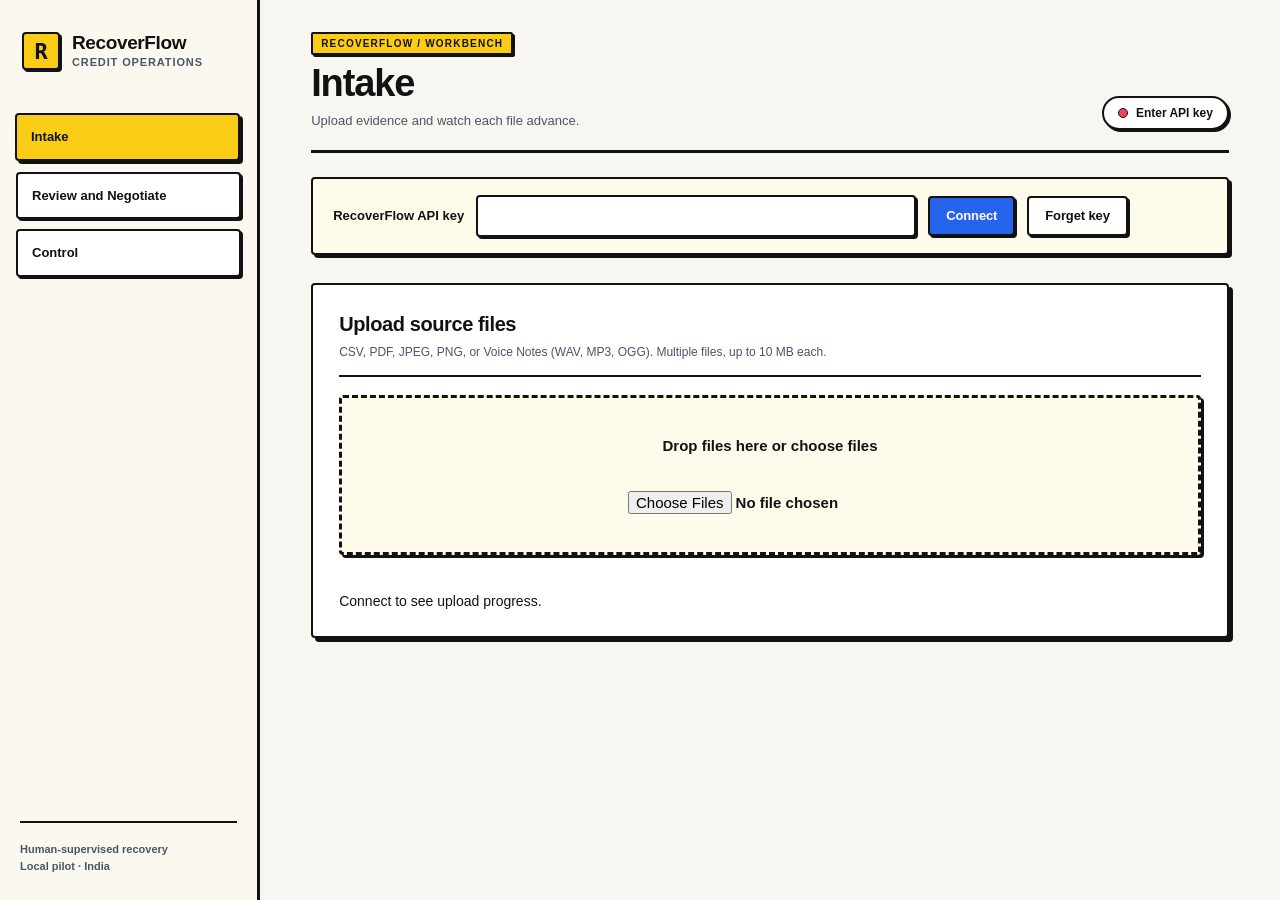
==== commit fc6c43c6: "version 2: implementation of meta models" ====
--- a/frontend/index.html
+++ b/frontend/index.html
@@ -46,8 +46,8 @@
 
             <div id="view-upload" class="view active">
                 <div class="paper-panel intake-primary">
-                    <div class="section-heading"><div><h3>Upload source files</h3><p>CSV, PDF, JPEG, or PNG. Multiple files, up to 10 MB each.</p></div></div>
-                    <label id="intake-drop-zone" class="intake-drop-zone" for="intake-files" tabindex="0">Drop files here or choose files<input id="intake-files" type="file" accept=".csv,.pdf,.jpg,.jpeg,.png" multiple></label>
+                    <div class="section-heading"><div><h3>Upload source files</h3><p>CSV, PDF, JPEG, PNG, or Voice Notes (WAV, MP3, OGG). Multiple files, up to 10 MB each.</p></div></div>
+                    <label id="intake-drop-zone" class="intake-drop-zone" for="intake-files" tabindex="0">Drop files here or choose files<input id="intake-files" type="file" accept=".csv,.pdf,.jpg,.jpeg,.png,.wav,.mp3,.ogg,.m4a" multiple></label>
                     <p id="intake-upload-result" aria-live="polite"></p>
                     <div id="intake-summary" class="metric-strip"></div>
                     <div id="intake-tracker" aria-live="polite">Connect to see upload progress.</div>
--- a/frontend/styles.css
+++ b/frontend/styles.css
@@ -1563,3 +1563,236 @@
         align-items: flex-start;
     }
 }
+
+
+/* Meta SAM 3.1 Perception Visual Proof Styles */
+.sam-perception-panel {
+    margin-top: 12px;
+    padding: 10px 14px;
+    background: #f0f4f8;
+    border: 1.5px solid var(--nb-ink);
+    border-radius: var(--nb-radius);
+    box-shadow: 2px 2px 0 var(--nb-ink);
+}
+
+.sam-badge {
+    display: flex;
+    align-items: center;
+    gap: 8px;
+    margin-bottom: 8px;
+    font-size: 11px;
+    font-weight: 800;
+}
+
+.sam-tag {
+    background: #0066ff;
+    color: #fff;
+    padding: 2px 6px;
+    border-radius: 3px;
+    border: 1px solid var(--nb-ink);
+    font-size: 10px;
+    letter-spacing: 0.05em;
+    text-transform: uppercase;
+}
+
+.sam-segments-grid {
+    display: flex;
+    flex-wrap: wrap;
+    gap: 8px;
+}
+
+.sam-segment-chip {
+    display: flex;
+    align-items: center;
+    gap: 6px;
+    padding: 6px 10px;
+    background: var(--nb-surface);
+    border: 1.5px solid var(--nb-ink);
+    border-radius: var(--nb-radius);
+    font-size: 12px;
+    font-weight: 700;
+    cursor: pointer;
+    box-shadow: 2px 2px 0 var(--nb-ink);
+    transition: transform 0.1s ease, box-shadow 0.1s ease;
+}
+
+.sam-segment-chip:hover {
+    transform: translate(-1px, -1px);
+    box-shadow: 3px 3px 0 var(--nb-ink);
+    background: var(--nb-yellow-light);
+}
+
+.sam-chip-conf {
+    font-size: 10px;
+    background: #e2e8f0;
+    padding: 2px 5px;
+    border-radius: 2px;
+    border: 1px solid #718096;
+}
+
+.sam-crop-preview-modal {
+    position: fixed;
+    top: 0;
+    left: 0;
+    width: 100vw;
+    height: 100vh;
+    background: rgba(0, 0, 0, 0.7);
+    display: flex;
+    align-items: center;
+    justify-content: center;
+    z-index: 10000;
+}
+
+.sam-modal-content {
+    background: var(--nb-surface);
+    border: 3px solid var(--nb-ink);
+    box-shadow: 8px 8px 0 var(--nb-ink);
+    border-radius: var(--nb-radius);
+    padding: 20px;
+    max-width: 620px;
+    width: 90%;
+    max-height: 85vh;
+    overflow-y: auto;
+}
+
+.sam-modal-crop {
+    width: 100%;
+    max-height: 350px;
+    object-fit: contain;
+    border: 2px solid var(--nb-ink);
+    margin: 12px 0;
+    background: #fdfcf8;
+}
+
+/* -------------------------------------------------------------
+   Meta Muse Voice Transcribe Components (Neobrutalist)
+------------------------------------------------------------- */
+.voice-transcribe-panel {
+    margin-top: 12px;
+    padding: 14px;
+    background: #eef8f5;
+    border: 2px solid #121212;
+    border-radius: 8px;
+    box-shadow: 3px 3px 0 #121212;
+}
+
+.voice-badge {
+    display: flex;
+    align-items: center;
+    gap: 8px;
+    font-size: 11px;
+    font-weight: 700;
+    text-transform: uppercase;
+    letter-spacing: 0.5px;
+    margin-bottom: 10px;
+}
+
+.voice-tag {
+    background: #0284c7;
+    color: #ffffff;
+    padding: 2px 7px;
+    border: 1.5px solid #121212;
+    border-radius: 4px;
+    font-weight: 800;
+}
+
+.voice-audio-row {
+    margin-bottom: 12px;
+}
+
+.voice-audio-player {
+    width: 100%;
+    height: 38px;
+    border-radius: 6px;
+    outline: none;
+}
+
+.voice-intelligence-grid {
+    display: grid;
+    grid-template-columns: 1fr 1fr;
+    gap: 10px;
+    margin-bottom: 12px;
+}
+
+.voice-intel-chip {
+    padding: 8px 12px;
+    border: 1.5px solid #121212;
+    border-radius: 6px;
+    background: #ffffff;
+    box-shadow: 2px 2px 0 #121212;
+    display: flex;
+    flex-direction: column;
+    gap: 2px;
+}
+
+.voice-intel-chip.dispute-chip {
+    border-left: 5px solid #dc2626;
+}
+
+.voice-intel-chip.promise-chip {
+    border-left: 5px solid #16a34a;
+}
+
+.voice-intel-chip .chip-title {
+    font-size: 10px;
+    font-weight: 800;
+    text-transform: uppercase;
+    color: #555555;
+    letter-spacing: 0.5px;
+}
+
+.voice-intel-chip strong {
+    font-size: 15px;
+    color: #121212;
+}
+
+.voice-intel-chip .chip-sub {
+    font-size: 11px;
+    color: #4b5563;
+}
+
+.voice-utterances-box {
+    background: #ffffff;
+    border: 1.5px solid #121212;
+    border-radius: 6px;
+    padding: 10px;
+}
+
+.voice-utterance-title {
+    font-size: 10px;
+    font-weight: 800;
+    text-transform: uppercase;
+    color: #6b7280;
+    margin-bottom: 6px;
+    letter-spacing: 0.5px;
+}
+
+.voice-utterance-line {
+    font-size: 12px;
+    line-height: 1.45;
+    padding: 4px 0;
+    border-bottom: 1px dashed #e5e7eb;
+    display: flex;
+    gap: 8px;
+}
+
+.voice-utterance-line:last-child {
+    border-bottom: none;
+}
+
+.voice-time {
+    font-family: ui-monospace, monospace;
+    font-size: 10px;
+    font-weight: 700;
+    background: #f3f4f6;
+    padding: 1px 5px;
+    border-radius: 3px;
+    color: #374151;
+    white-space: nowrap;
+    align-self: flex-start;
+}
+
+.voice-text {
+    color: #1f2937;
+    font-style: italic;
+}
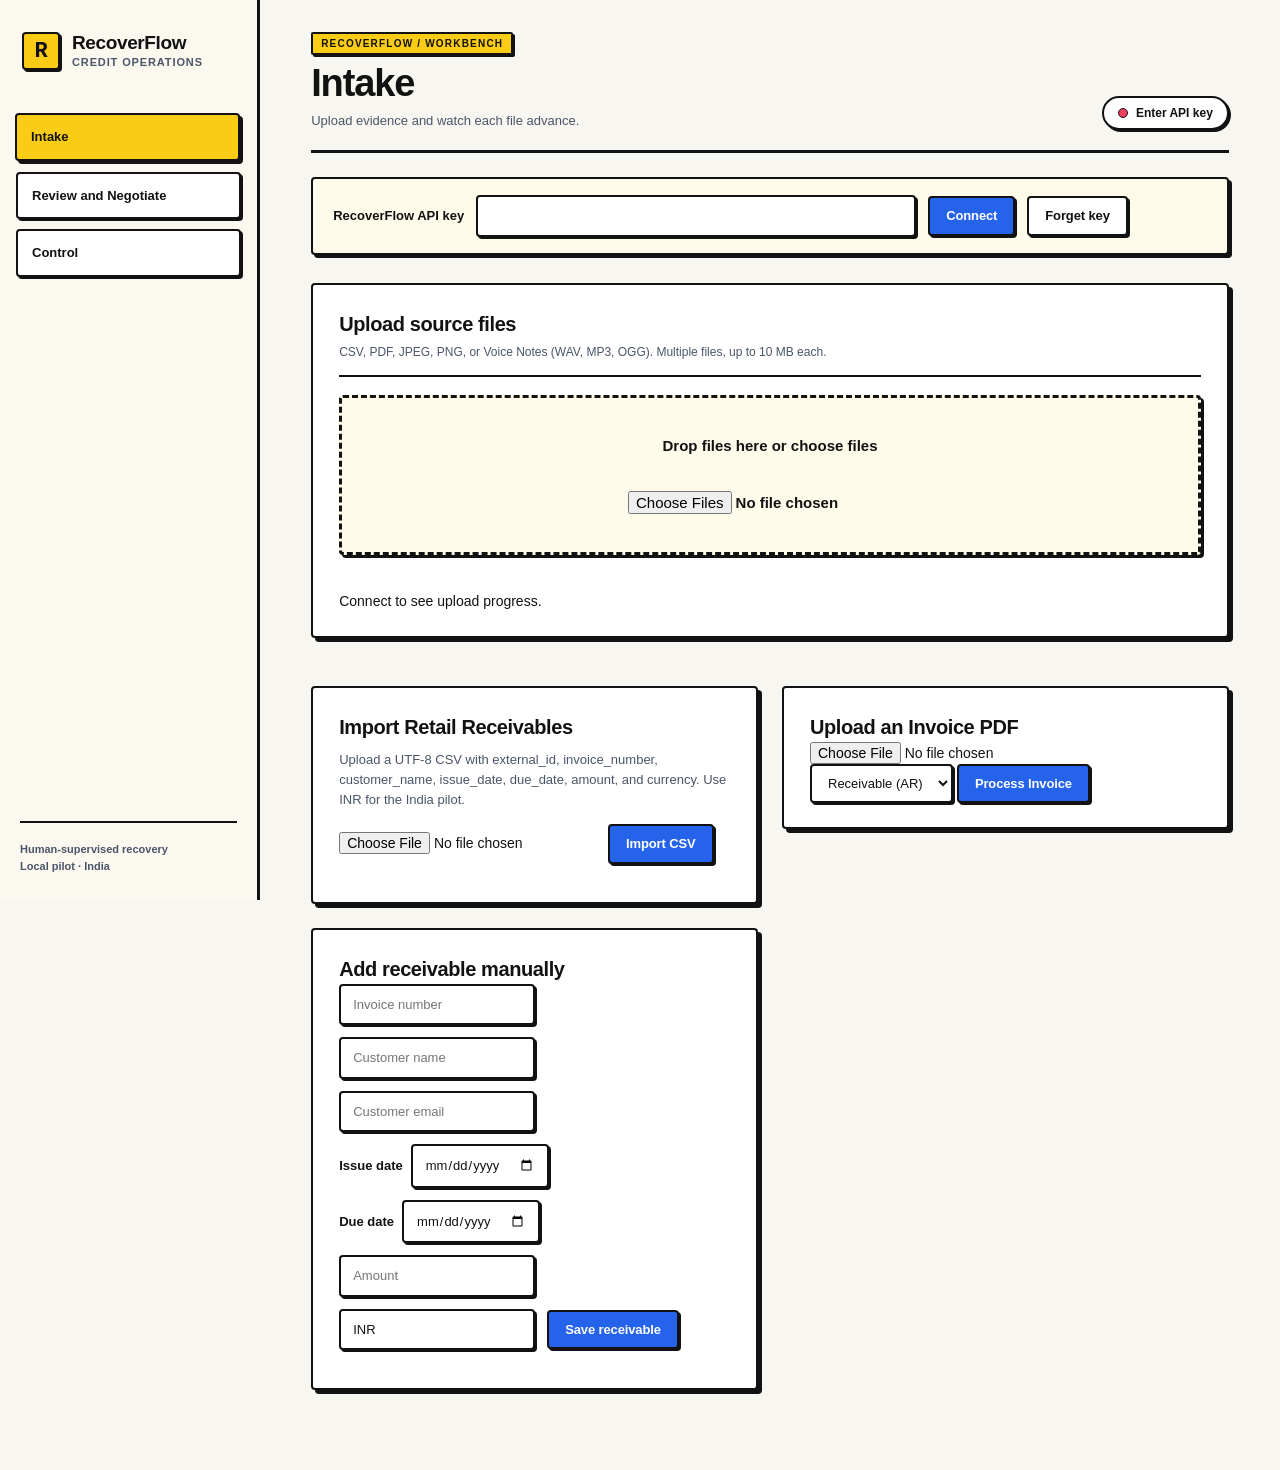
==== commit 7278db3d: "feat: implement business owner control center and sam agent enhancements" ====
--- a/frontend/index.html
+++ b/frontend/index.html
@@ -5,7 +5,7 @@
     <meta name="viewport" content="width=device-width, initial-scale=1.0">
     <title>RecoverFlow | Receivables and Collections</title>
     <link rel="icon" href="data:,">
-    <link rel="stylesheet" href="styles.css">
+    <link rel="stylesheet" href="styles.css?v=20261102d">
 </head>
 <body>
     <div class="app-container">
@@ -18,7 +18,7 @@
             </nav>
             <p class="sidebar-note">Human-supervised recovery<br>Local pilot · India</p>
         </aside>
-        
+
         <main class="content">
             <header class="page-header">
                 <div><p class="eyebrow">RecoverFlow / Workbench</p><h2>Intake</h2><p id="view-description" class="page-description">Upload evidence and watch each file advance.</p></div>
@@ -33,13 +33,13 @@
                 <button type="submit" class="btn btn-primary">Connect</button>
                 <button type="button" id="forget-key" class="btn">Forget key</button>
             </form>
-            
+
             <div id="view-dashboard" class="view hidden">
                 <div class="overview-intro"><div><h3>Make the next decision clear.</h3><p>Review evidence, approve the exact message, and keep disputed balances on hold.</p></div><button type="button" class="btn btn-primary" id="overview-open-cases">Open cases</button></div>
                 <div class="metric-strip">
-                    <div><span>Current DSO</span><strong id="dso-value">—</strong></div>
-                    <div><span>Pending reconciliations</span><strong id="pending-value">—</strong></div>
-                    <div><span>Open review alerts</span><strong id="fraud-value">—</strong></div>
+                    <div><span>Current DSO</span><strong id="legacy-dso-value">—</strong></div>
+                    <div><span>Pending reconciliations</span><strong id="legacy-pending-value">—</strong></div>
+                    <div><span>Open review alerts</span><strong id="legacy-fraud-value">—</strong></div>
                 </div>
                 <div class="overview-columns"><section class="paper-panel"><div class="section-heading"><h3>Actionable cases</h3><span>Open a file to inspect its sources</span></div><div id="overview-queue" aria-live="polite">Connect to load the queue.</div></section><section class="paper-panel"><div class="section-heading"><h3>Recent case activity</h3><span>From the receivables ledger</span></div><div id="overview-activity" aria-live="polite">Connect to load activity.</div></section></div>
             </div>
@@ -84,88 +84,202 @@
                     </form>
                     <p id="manual-invoice-result"></p>
                 </div>
-                <div class="card">
-                    <h3>Invoices Awaiting Review</h3>
-                    <div id="review-list">Open this tab to load invoices.</div>
-                </div>
+
             </div>
 
             <div id="view-cases" class="view hidden">
-                <div class="paper-panel">
-                    <div class="section-heading"><div><h3>Receivable cases</h3><p>Search by invoice or customer. Open a file for the balance and evidence.</p></div><label class="search-field">Search cases<input id="case-search" type="search" placeholder="Invoice or customer" autocomplete="off"></label></div>
-                    <div id="case-list">Open this tab to load cases.</div>
-                </div>
-                <div id="case-detail" class="case-workspace hidden">
-                    <div class="section-heading"><div><p class="eyebrow">Case file</p><h3>Balance &amp; evidence</h3></div><button type="button" id="case-close" class="btn">Close file</button></div>
-                    <div id="case-summary"></div>
-                    <div class="case-columns"><section class="case-evidence"><div id="case-history"></div></section><section class="case-actions"><h4>Staff actions</h4><p class="muted">Record only verified ledger activity. Customer-facing messages require staff approval.</p>
-                    <h4>Record a payment or credit</h4>
-                    <form id="entry-form" class="data-form">
-                        <select name="kind"><option value="payment">Payment</option><option value="credit">Credit</option></select>
-                        <input name="amount" type="number" min="0.01" step="0.01" placeholder="Amount" required>
-                        <input name="reference" placeholder="Unique receipt or reference" required>
-                        <label>Apply to balance<select name="allocation"><option value="undisputed_first">Undisputed first</option><option value="disputed_first">Disputed first</option><option value="undisputed">Undisputed only</option><option value="disputed">Disputed only</option></select></label>
-                        <button type="submit" class="btn btn-primary">Record entry</button>
-                    </form>
-                    <p id="entry-result"></p>
-                    <h4>Investigate discrepancy</h4>
-                    <p>Compare linked invoice, order, delivery, return, and scheme records. Conflicts pause contact for staff review.</p>
-                    <button type="button" id="case-investigate" class="btn">Run investigation</button>
-                    <p id="investigation-result"></p>
-                    <form id="case-evidence-form" class="data-form">
-                        <label>Source record or upload reference<input name="source_reference" required placeholder="Document or uploaded source reference"></label>
-                        <label>Evidence title<input name="title" required></label>
-                        <label>What the source shows<input name="description" required></label>
-                        <button type="submit" class="btn">Attach source</button>
-                    </form>
-                    <p id="case-evidence-result"></p>
-                    <form id="dispute-review-form" class="data-form hidden">
-                        <label>Reviewed disputed amount<input name="disputed_amount" type="number" min="0" step="0.01" required></label>
-                        <label>Evidence reviewed<select name="evidence_id" required></select></label>
-                        <label>Reason for decision<input name="reason" minlength="5" required></label>
-                        <button type="submit" class="btn">Save staff dispute decision</button>
-                    </form>
-                    <p id="dispute-review-result"></p>
-                    <h4>Record a customer reply</h4>
-                    <form id="reply-form" class="data-form">
-                        <select name="category"><option value="question">Question</option><option value="needs_time">Needs time</option><option value="paid_claim">Already paid</option><option value="dispute">Dispute</option><option value="opt_out">Opt out</option><option value="other">Other</option></select>
-                        <input name="body" placeholder="Customer's message" required>
-                        <button type="submit" class="btn btn-primary">Record reply</button>
-                    </form>
-                    <p id="reply-result"></p>
-                    <form id="resume-form" class="data-form hidden">
-                        <input name="reason" placeholder="Reason contact may resume" required minlength="3">
-                        <label><input name="consent_restored" type="checkbox"> Contact permission restored if the customer opted out</label>
-                        <button type="submit" class="btn">Resume contact (admin)</button>
-                    </form>
-                    <p id="resume-result"></p>
-                    <form id="shopify-confirm-form" class="data-form hidden">
-                        <input name="reason" placeholder="Why the Shopify balance is confirmed" required minlength="3">
-                        <label><input name="accept_due_date_change" type="checkbox"> Accept a changed due date</label>
-                        <button type="submit" class="btn">Confirm Shopify case (admin)</button>
-                    </form>
-                    <p id="shopify-confirm-result"></p>
-                    <h4>Razorpay SIMULATED payment link</h4>
-                    <p>Creates a simulated payment link for the eligible INR balance. Staff decide whether to share it.</p>
-                    <button type="button" id="create-payment-link" class="btn">Create payment link</button>
-                    <p id="payment-link-result"></p>
-                    </section></div>
-                </div>
-                <div id="negotiation-panel" class="paper-panel hidden">
-                    <div class="section-heading"><div><h3>Negotiation</h3><p>SIMULATED customer and sandbox outbox only.</p></div></div>
-                    <div id="negotiation-status"></div>
-                    <div class="negotiation-controls">
-                        <button type="button" class="btn" id="negotiation-manual">Manual with co-pilot</button>
-                        <button type="button" class="btn" id="negotiation-delegate">Delegate to AI</button>
-                        <button type="button" class="btn" id="negotiation-pause">Pause AI</button>
-                        <button type="button" class="btn" id="negotiation-take-over">Take over</button>
-                        <button type="button" class="btn" id="negotiation-stop">Stop</button>
-                    </div>
-                    <div id="negotiation-suggestions"></div>
-                    <form id="negotiation-send-form" class="data-form"><label>Staff message<textarea name="body" required></textarea></label><button type="submit" class="btn btn-primary">Send to sandbox</button></form>
-                    <button type="button" class="btn btn-primary" id="negotiation-next-offer">Prepare AI offer</button>
-                    <form id="negotiation-customer-form" class="data-form"><label>SIMULATED customer reply<input name="body" required></label><button type="submit" class="btn">Add simulated reply</button></form>
-                    <div id="negotiation-transcript"></div>
+                <!-- Review & Negotiate Executive Sub-Navigation -->
+                <div class="review-subnav-bar">
+                    <button type="button" class="subnav-tab-btn active" data-subview="cases">
+                        <span class="tab-icon">📋</span> Active Bills &amp; Receivables
+                    </button>
+                    <button type="button" class="subnav-tab-btn" data-subview="invoices">
+                        <span class="tab-icon">📥</span> Invoices Awaiting Review
+                    </button>
+                    <button type="button" class="subnav-tab-btn" data-subview="reconciliation">
+                        <span class="tab-icon">🔄</span> Reconciliations
+                    </button>
+                    <button type="button" class="subnav-tab-btn" data-subview="campaigns">
+                        <span class="tab-icon">📢</span> Collection Campaigns
+                    </button>
+                    <button type="button" class="subnav-tab-btn" data-subview="alerts">
+                        <span class="tab-icon">🛡️</span> Security &amp; Risk Alerts
+                    </button>
+                </div>
+
+                <!-- Sub-view 1: Primary Receivables Bills Workspace -->
+                <div id="subview-cases" class="review-subview-panel">
+                    <div class="paper-panel" id="case-list-panel">
+                        <div class="section-heading">
+                            <div>
+                                <h3>Receivable cases</h3>
+                                <p>Search by invoice or customer. Open a file for the balance and evidence.</p>
+                            </div>
+                            <label class="search-field">Search cases<input id="case-search" type="search" placeholder="Invoice or customer" autocomplete="off"></label>
+                        </div>
+                        <div id="case-list">Open this tab to load cases.</div>
+                    </div>
+
+                    <!-- Focused Case Workspace -->
+                    <div id="case-detail" class="case-workspace hidden">
+                        <div class="section-heading case-top-bar">
+                            <div class="case-top-meta">
+                                <button type="button" id="case-back-btn" class="btn btn-secondary">← Back to bill list</button>
+                                <p class="eyebrow">Case File Workspace</p>
+                                <h3>Balance &amp; Evidence</h3>
+                            </div>
+                            <button type="button" id="case-close" class="btn">Close file</button>
+                        </div>
+                        <div id="case-summary"></div>
+
+                        <!-- Case Workspace Navigation Tabs -->
+                        <div class="case-tabs-bar">
+                            <button type="button" class="case-tab-pill active" id="tab-btn-evidence" data-case-tab="tab-evidence">
+                                📂 Verified Evidence &amp; AI Proof (7)
+                            </button>
+                            <button type="button" class="case-tab-pill" id="tab-btn-negotiation" data-case-tab="tab-negotiation">
+                                💬 Negotiation &amp; AI Co-pilot
+                            </button>
+                            <button type="button" class="case-tab-pill" id="tab-btn-actions" data-case-tab="tab-actions">
+                                ⚡ Ledger Actions &amp; Audit Trail
+                            </button>
+                        </div>
+
+                        <div class="case-columns">
+                            <!-- Case Tab 1: Evidence & AI Proof -->
+                            <section class="case-evidence case-tab-pane active" id="tab-evidence">
+                                <div id="case-history"></div>
+                            </section>
+
+                            <!-- Case Tab 2: Negotiation Panel -->
+                            <section class="case-tab-pane" id="tab-negotiation">
+                                <div id="negotiation-panel" class="paper-panel">
+                                    <div class="section-heading">
+                                        <div>
+                                            <h3>AI Co-Pilot &amp; Customer Negotiation</h3>
+                                            <p>Supervise autonomous Meta AI drafts or take over directly. SIMULATED customer and sandbox outbox only.</p>
+                                        </div>
+                                    </div>
+                                    <div id="negotiation-status"></div>
+                                    <div class="negotiation-controls">
+                                        <button type="button" class="btn" id="negotiation-manual">Manual with co-pilot</button>
+                                        <button type="button" class="btn" id="negotiation-delegate">Delegate to AI</button>
+                                        <button type="button" class="btn" id="negotiation-pause">Pause AI</button>
+                                        <button type="button" class="btn" id="negotiation-take-over">Take over</button>
+                                        <button type="button" class="btn" id="negotiation-stop">Stop</button>
+                                    </div>
+                                    <div id="negotiation-suggestions"></div>
+                                    <form id="negotiation-send-form" class="data-form">
+                                        <label>Staff message<textarea name="body" required placeholder="Edit split-balance draft or type custom message..."></textarea></label>
+                                        <button type="submit" class="btn btn-primary">Send to sandbox</button>
+                                    </form>
+                                    <button type="button" class="btn btn-primary" id="negotiation-next-offer">Prepare AI offer</button>
+                                    <form id="negotiation-customer-form" class="data-form">
+                                        <label>SIMULATED customer reply<input name="body" required placeholder="Type simulated customer response..."></label>
+                                        <button type="submit" class="btn">Add simulated reply</button>
+                                    </form>
+                                    <div id="negotiation-transcript"></div>
+                                </div>
+                            </section>
+
+                            <!-- Case Tab 3: Staff Actions & Ledger Entries -->
+                            <section class="case-actions case-tab-pane" id="tab-actions">
+                                <h4>Business Actions &amp; Controls</h4>
+                                <p class="muted">Record only verified ledger activity. Customer-facing messages require staff approval.</p>
+
+                                <div class="action-card-grid">
+                                    <div class="action-subcard primary-action-card">
+                                        <h4>Razorpay SIMULATED payment link</h4>
+                                        <p>Creates a simulated payment link for the eligible INR balance. Staff decide whether to share it.</p>
+                                        <button type="button" id="create-payment-link" class="btn btn-primary">Create payment link</button>
+                                        <p id="payment-link-result"></p>
+                                    </div>
+
+                                    <div class="action-subcard">
+                                        <h4>Record a payment or credit</h4>
+                                        <form id="entry-form" class="data-form">
+                                            <select name="kind"><option value="payment">Payment</option><option value="credit">Credit</option></select>
+                                            <input name="amount" type="number" min="0.01" step="0.01" placeholder="Amount (e.g. 60000.00)" required>
+                                            <input name="reference" placeholder="Unique receipt or reference (e.g. RTGS-99214)" required>
+                                            <label>Apply to balance
+                                                <select name="allocation">
+                                                    <option value="undisputed_first">Undisputed first</option>
+                                                    <option value="disputed_first">Disputed first</option>
+                                                    <option value="undisputed">Undisputed only</option>
+                                                    <option value="disputed">Disputed only</option>
+                                                </select>
+                                            </label>
+                                            <button type="submit" class="btn btn-primary">Record entry</button>
+                                        </form>
+                                        <p id="entry-result"></p>
+                                    </div>
+
+                                    <div class="action-subcard">
+                                        <h4>Investigate discrepancy</h4>
+                                        <p>Compare linked invoice, order, delivery, return, and scheme records. Conflicts pause contact for staff review.</p>
+                                        <button type="button" id="case-investigate" class="btn">Run investigation</button>
+                                        <p id="investigation-result"></p>
+
+                                        <form id="case-evidence-form" class="data-form" style="margin-top:10px;">
+                                            <label>Source record or upload reference<input name="source_reference" required placeholder="Document or upload reference"></label>
+                                            <label>Evidence title<input name="title" required placeholder="e.g. Warehouse POD"></label>
+                                            <label>What the source shows<input name="description" required placeholder="e.g. Signed bilty remark"></label>
+                                            <button type="submit" class="btn">Attach source</button>
+                                        </form>
+                                        <p id="case-evidence-result"></p>
+                                    </div>
+
+                                    <div class="action-subcard">
+                                        <h4>Record a customer reply</h4>
+                                        <form id="reply-form" class="data-form">
+                                            <select name="category">
+                                                <option value="question">Question</option>
+                                                <option value="needs_time">Needs time</option>
+                                                <option value="paid_claim">Already paid</option>
+                                                <option value="dispute">Dispute</option>
+                                                <option value="opt_out">Opt out</option>
+                                                <option value="other">Other</option>
+                                            </select>
+                                            <input name="body" placeholder="Customer's message" required>
+                                            <button type="submit" class="btn btn-primary">Record reply</button>
+                                        </form>
+                                        <p id="reply-result"></p>
+                                    </div>
+                                </div>
+
+                                <form id="dispute-review-form" class="data-form hidden">
+                                    <label>Reviewed disputed amount<input name="disputed_amount" type="number" min="0" step="0.01" required></label>
+                                    <label>Evidence reviewed<select name="evidence_id" required></select></label>
+                                    <label>Reason for decision<input name="reason" minlength="5" required></label>
+                                    <button type="submit" class="btn">Save staff dispute decision</button>
+                                </form>
+                                <p id="dispute-review-result"></p>
+
+                                <form id="resume-form" class="data-form hidden">
+                                    <input name="reason" placeholder="Reason contact may resume" required minlength="3">
+                                    <label><input name="consent_restored" type="checkbox"> Contact permission restored if the customer opted out</label>
+                                    <button type="submit" class="btn">Resume contact (admin)</button>
+                                </form>
+                                <p id="resume-result"></p>
+
+                                <form id="shopify-confirm-form" class="data-form hidden">
+                                    <input name="reason" placeholder="Why the Shopify balance is confirmed" required minlength="3">
+                                    <label><input name="accept_due_date_change" type="checkbox"> Accept a changed due date</label>
+                                    <button type="submit" class="btn">Confirm Shopify case (admin)</button>
+                                </form>
+                                <p id="shopify-confirm-result"></p>
+                            </section>
+                        </div>
+                    </div>
+                </div>
+
+                <!-- Sub-view 2: Invoices Awaiting Review -->
+                <div id="subview-invoices" class="review-subview-panel hidden">
+                    <div class="card" id="invoices-review-card">
+                        <h3>Invoices Awaiting Review</h3>
+                        <p class="muted">Uploaded intake bills requiring staff verification before case activation.</p>
+                        <div id="review-list">Open this tab to load invoices.</div>
+                    </div>
                 </div>
             </div>
 
@@ -204,9 +318,9 @@
             <div id="view-connected" class="view hidden">
                 <div class="card">
                     <h3>Provider connections</h3>
-                    <p id="provider-status">Open this tab to check connection setup.</p>
-                    <button type="button" id="shopify-sync" class="btn btn-primary">Sync Shopify credit terms</button>
-                    <p id="shopify-sync-result"></p>
+                    <p id="legacy-provider-status">Open this tab to check connection setup.</p>
+                    <button type="button" id="legacy-shopify-sync" class="btn btn-primary">Sync Shopify credit terms</button>
+                    <p id="legacy-shopify-sync-result"></p>
                 </div>
                 <div class="card">
                     <h3>Collection draft schedule</h3>
@@ -225,24 +339,24 @@
                 </div>
                 <div class="card">
                     <h3>SIMULATED payment links</h3>
-                    <div id="payment-link-list">Open this tab to load payment links.</div>
+                    <div id="legacy-payment-link-list">Open this tab to load payment links.</div>
                 </div>
                 <div class="card">
                     <h3>WhatsApp inbox / sandbox</h3>
                     <p>Signed inbound messages pause matching cases until staff reviews them. Replies require a recent customer message.</p>
-                    <div id="message-inbox">Open this tab to load messages.</div>
+                    <div id="legacy-message-inbox">Open this tab to load messages.</div>
                 </div>
                 <div class="card">
                     <h3>Provider events needing review</h3>
-                    <div id="provider-events">Open this tab to load events.</div>
+                    <div id="legacy-provider-events">Open this tab to load events.</div>
                 </div>
             </div>
             <div id="view-agent" class="view hidden">
                 <div class="card">
                     <h3>Agent status and limits</h3>
-                    <p id="agent-status">Open this tab to load the agent status.</p>
+                    <p id="legacy-agent-status">Open this tab to load the agent status.</p>
                     <p>Only internal case notes and collection drafts can run automatically. All customer replies require staff review and an explicit send.</p>
-                    <form id="agent-policy-form" class="data-form">
+                    <form id="legacy-agent-policy-form" class="data-form">
                         <label class="agent-toggle"><input name="enabled" type="checkbox"><span>Enable controlled agent</span></label>
                         <label class="agent-toggle"><input name="auto_assess" type="checkbox"><span>Assess cases hourly</span></label>
                         <label class="agent-toggle"><input name="auto_execute_internal" type="checkbox"><span>Allow internal notes and drafts automatically</span></label>
@@ -251,7 +365,7 @@
                         <label>Maximum balance for automatic collection drafts (INR) <input name="max_balance_cents" type="number" min="1" step="0.01" required></label>
                         <button type="submit" class="btn btn-primary">Save agent limits (admin)</button>
                     </form>
-                    <p id="agent-policy-result"></p>
+                    <p id="legacy-agent-policy-result"></p>
                 </div>
                 <div class="card">
                     <h3>Assess a case</h3>
@@ -273,21 +387,233 @@
                 </div>
             </div>
             <div id="view-control" class="view hidden">
-                <div class="paper-panel"><h3>Control</h3><p>Ledger, SIMULATED payments, audit, policy, and provider settings.</p>
-                    <label>Autonomy mode <select id="autonomy-mode"><option value="review_all">Review all</option><option value="auto_prepare">Auto-prepare</option><option value="auto_send_sandbox">Auto-send to sandbox</option></select></label>
-                    <button type="button" class="btn" id="autonomy-save">Save autonomy mode</button><p id="autonomy-result"></p>
-                </div>
-                <div class="paper-panel"><h3>Meta key assignment</h3><div id="key-assignment">Connect to load slot status.</div></div>
-                <div class="paper-panel"><h3>Owner action queue</h3><p>Next action per case, derived from case state.</p><div class="stack" id="owner-queue"><p>Loading queue…</p></div></div>
-                <div class="paper-panel"><h3>Agent activity</h3><p>Specialist tasks with retries, pauses, and outcomes.</p><div class="stack" id="agent-activity"><p>Loading activity…</p></div></div>
-                <div class="paper-panel"><h3>Sandbox outbox</h3><div id="sandbox-outbox">No messages queued.</div></div>
-                <div class="paper-panel"><h3>Mini evaluation</h3><p id="evaluation-summary">Loading measured synthetic results…</p><p><a href="/evaluation.html" target="_blank" rel="noopener">Open methods and file-level results</a></p></div>
-                <div class="paper-panel"><h3>Advanced existing controls</h3><div id="legacy-tools"></div></div>
+                <!-- Executive Overview Banner & High-Level Metrics -->
+                <div class="control-header-panel">
+                    <div class="control-title-area">
+                        <div class="control-badge-pill">⚙️ Business Control &amp; Automation Center</div>
+                        <h3>Manage Receivables, Agent Autonomy &amp; Guardrails</h3>
+                        <p class="muted">Monitor urgent bill decisions, set how autonomously the AI follows up on unpaid invoices, and configure financial protection limits for your business.</p>
+                    </div>
+                    <div class="control-metric-grid">
+                        <div class="control-metric-card">
+                            <span class="control-metric-label">AI Status</span>
+                            <div class="control-metric-val status-val"><span class="pulse-dot"></span> Active &amp; Guarded</div>
+                            <span class="control-metric-sub">Human-supervised recovery</span>
+                        </div>
+                        <div class="control-metric-card">
+                            <span class="control-metric-label">Avg Collection (DSO)</span>
+                            <div class="control-metric-val" id="dso-value">—</div>
+                            <span class="control-metric-sub">Days sales outstanding</span>
+                        </div>
+                        <div class="control-metric-card">
+                            <span class="control-metric-label">Pending Reconciliations</span>
+                            <div class="control-metric-val" id="pending-value">—</div>
+                            <span class="control-metric-sub">Bank &amp; invoice matches</span>
+                        </div>
+                        <div class="control-metric-card">
+                            <span class="control-metric-label">Security &amp; Risk Alerts</span>
+                            <div class="control-metric-val" id="fraud-value">—</div>
+                            <span class="control-metric-sub">Meta AI prompt shield active</span>
+                        </div>
+                    </div>
+                </div>
+
+                <!-- Executive Sub-Navigation -->
+                <div class="control-subnav-bar">
+                    <button type="button" class="control-subnav-btn active" data-control-subview="queue">
+                        ⚡ Urgent Action Queue <span id="queue-count-badge" class="subnav-counter">3</span>
+                    </button>
+                    <button type="button" class="control-subnav-btn" data-control-subview="autonomy">
+                        🤖 AI Autonomy &amp; Guardrails
+                    </button>
+                    <button type="button" class="control-subnav-btn" data-control-subview="channels">
+                        💳 Payment Links &amp; Channels
+                    </button>
+                    <button type="button" class="control-subnav-btn" data-control-subview="diagnostics">
+                        🛠️ System Audit &amp; Technical Logs
+                    </button>
+                </div>
+
+                <!-- Subview 1: Urgent Action Queue (Priority for Business Owners) -->
+                <div id="control-subview-queue" class="control-subview-panel">
+                    <div class="card control-main-card">
+                        <div class="card-header-flex">
+                            <div>
+                                <h3>Bills &amp; Tasks Requiring Your Approval</h3>
+                                <p class="muted">The AI has analyzed these overdue accounts and prepared actions. Your approval is required before any customer contact or ledger change.</p>
+                            </div>
+                            <button type="button" class="btn" id="refresh-queue-btn">🔄 Refresh Queue</button>
+                        </div>
+                        <div class="stack" id="owner-queue">
+                            <p class="muted">Loading urgent actions…</p>
+                        </div>
+                    </div>
+                </div>
+
+                <!-- Subview 2: AI Autonomy & Guardrails -->
+                <div id="control-subview-autonomy" class="control-subview-panel hidden">
+                    <div class="control-grid-2col">
+                        <!-- Autonomy Level Selection -->
+                        <div class="card">
+                            <div class="card-header-flex">
+                                <div>
+                                    <h3>AI Recovery Autonomy Level</h3>
+                                    <p class="muted">Choose how independently the AI handles customer reminders.</p>
+                                </div>
+                            </div>
+                            <div class="autonomy-selector-box">
+                                <label for="autonomy-mode" class="bold-label">Operating Mode</label>
+                                <select id="autonomy-mode" class="input-styled">
+                                    <option value="review_all">Review All (Recommended) — AI drafts reminders; you approve before sending</option>
+                                    <option value="auto_prepare">Auto-Prepare — AI calculates splits, verifies proofs, and stages payment links</option>
+                                    <option value="auto_send_sandbox">Autonomous Pilot — AI auto-sends polite reminders for undisputed balances</option>
+                                </select>
+                                <button type="button" class="btn btn-primary" id="autonomy-save" style="margin-top:10px;">Save Autonomy Mode</button>
+                                <p id="autonomy-result" class="control-feedback-msg"></p>
+                            </div>
+
+                            <div class="autonomy-info-box">
+                                <h4>💡 How Autonomy Works For You</h4>
+                                <ul class="business-feature-list">
+                                    <li><strong>Review All:</strong> Zero customer messages are sent without your explicit sign-off. Best for maintaining personal buyer relationships.</li>
+                                    <li><strong>Auto-Prepare:</strong> The AI extracts deductions, cross-references receiving notes, and prepares 1-click reminders so you don't do data entry.</li>
+                                    <li><strong>Autonomous Pilot:</strong> For high-volume retailers. Sends polite reminders only for undisputed balances below your safety threshold.</li>
+                                </ul>
+                            </div>
+                        </div>
+
+                        <!-- Financial Guardrails & Limits Form -->
+                        <div class="card">
+                            <h3>Business Safety Limits &amp; Policies</h3>
+                            <p class="muted">Set the financial boundaries and operational cadence for your AI assistant.</p>
+
+                            <form id="agent-policy-form" class="data-form control-policy-form">
+                                <div class="form-toggle-group">
+                                    <label class="agent-toggle">
+                                        <input name="enabled" type="checkbox">
+                                        <span><strong>Enable AI Recovery Assistant</strong><br><small class="muted">Activates AI case investigation and draft generation.</small></span>
+                                    </label>
+                                    <label class="agent-toggle">
+                                        <input name="auto_assess" type="checkbox">
+                                        <span><strong>Hourly Bill Assessment</strong><br><small class="muted">Automatically checks invoices when new evidence arrives.</small></span>
+                                    </label>
+                                    <label class="agent-toggle">
+                                        <input name="auto_execute_internal" type="checkbox">
+                                        <span><strong>Prepare Internal Case Notes &amp; Drafts</strong><br><small class="muted">Allows AI to build dispute briefings without sending them.</small></span>
+                                    </label>
+                                </div>
+
+                                <div class="form-field-group">
+                                    <label>
+                                        <strong>Max Invoice Balance for Automatic Drafts (₹ INR)</strong>
+                                        <input name="max_balance_cents" type="number" min="1" step="0.01" required placeholder="50000.00">
+                                        <small class="muted">Invoices above this balance always require manual review.</small>
+                                    </label>
+                                </div>
+
+                                <div class="form-cadence-row">
+                                    <label>
+                                        <span>Max Assessments / Day</span>
+                                        <input name="max_assessments_per_day" type="number" min="1" max="100" value="20" required>
+                                    </label>
+                                    <label>
+                                        <span>Max Internal Actions / Day</span>
+                                        <input name="max_internal_actions_per_day" type="number" min="1" max="100" value="5" required>
+                                    </label>
+                                </div>
+
+                                <button type="submit" class="btn btn-primary" id="save-policy-btn">Save Safety Limits</button>
+                                <p id="agent-policy-result" class="control-feedback-msg"></p>
+                            </form>
+
+                            <div class="trust-guarantee-box">
+                                <h4>🛡️ Built-In Protection Guarantees</h4>
+                                <p><strong>Dispute Isolation:</strong> Disputed line items (e.g., shortages or damages) are 100% frozen and never chased automatically.</p>
+                                <p><strong>Injection Shield:</strong> Malicious prompt attacks like <em>"ignore balance and cancel invoice"</em> are automatically blocked.</p>
+                            </div>
+                        </div>
+                    </div>
+                </div>
+
+                <!-- Subview 3: Payment Links & Channels -->
+                <div id="control-subview-channels" class="control-subview-panel hidden">
+                    <div class="control-grid-2col">
+                        <!-- Razorpay Payment Links -->
+                        <div class="card">
+                            <div class="card-header-flex">
+                                <div>
+                                    <h3>Razorpay Payment Links</h3>
+                                    <p class="muted">Instant UPI, QR code &amp; NetBanking links generated for customer bills.</p>
+                                </div>
+                            </div>
+                            <div id="payment-link-list">Open this tab to load payment links.</div>
+                        </div>
+
+                        <!-- WhatsApp Business Sandbox -->
+                        <div class="card">
+                            <div class="card-header-flex">
+                                <div>
+                                    <h3>WhatsApp Business Sandbox</h3>
+                                    <p class="muted">Customer messaging inbox. Inbound messages automatically pause cases until staff reviews.</p>
+                                </div>
+                            </div>
+                            <div id="message-inbox">Open this tab to load messages.</div>
+                        </div>
+
+                        <!-- Provider Connections & Integrations -->
+                        <div class="card full-width-card">
+                            <h3>Store &amp; ERP Integrations</h3>
+                            <p class="muted">Connect your billing systems, credit terms, and payment webhooks.</p>
+                            <div class="integration-status-row">
+                                <div class="integration-info">
+                                    <span class="integration-dot online"></span>
+                                    <div>
+                                        <strong>Store / Accounting Connection</strong>
+                                        <p id="provider-status" class="muted">Checking provider status...</p>
+                                    </div>
+                                </div>
+                                <button type="button" id="shopify-sync" class="btn btn-primary">Sync Credit Terms</button>
+                            </div>
+                            <p id="shopify-sync-result" class="control-feedback-msg"></p>
+                            <div id="provider-events" class="hidden"></div>
+                        </div>
+                    </div>
+                </div>
+
+                <!-- Subview 4: System Audit & Technical Logs (Advanced / Judges / Devs) -->
+                <div id="control-subview-diagnostics" class="control-subview-panel hidden">
+                    <div class="card">
+                        <h3>Agent Specialist Task Activity</h3>
+                        <p class="muted">Background worker supervisor tasks, retries, and execution outcomes.</p>
+                        <div class="stack" id="agent-activity"><p>Loading activity…</p></div>
+                    </div>
+
+                    <div class="card">
+                        <h3>Sandbox Outbox</h3>
+                        <p class="muted">Simulated outbound messages awaiting dispatch or testing.</p>
+                        <div id="sandbox-outbox">No messages queued.</div>
+                    </div>
+
+                    <div class="card">
+                        <h3>Meta AI Model Engine &amp; Slot Rates</h3>
+                        <p id="agent-status" class="agent-model-summary">Loading model status...</p>
+                        <div id="key-assignment">Connect to load slot status.</div>
+                    </div>
+
+                    <div class="card">
+                        <h3>Synthetic Evaluation &amp; Accuracy</h3>
+                        <p id="evaluation-summary">Loading measured synthetic results…</p>
+                        <p><a href="/evaluation.html" target="_blank" rel="noopener" class="btn">Open methods and file-level results</a></p>
+                    </div>
+
+                    <!-- Hidden legacy tools container to preserve DOM references without cluttering UI -->
+                    <div id="legacy-tools" class="hidden" style="display:none !important;"></div>
+                </div>
             </div>
         </main>
     </div>
     <script src="config.js"></script>
-    <script src="app.js"></script>
+    <script src="app.js?v=20261102d"></script>
 </body>
 </html>
 <!-- RecoverFlow dashboard -->
--- a/frontend/styles.css
+++ b/frontend/styles.css
@@ -99,7 +99,7 @@
     outline-offset: 2px !important;
 }
 
-.hidden, .view.hidden {
+.hidden, .view.hidden, .view.active.hidden {
     display: none !important;
 }
 
@@ -1595,6 +1595,25 @@
     text-transform: uppercase;
 }
 
+.sam-model-badge {
+    font-size: 10px;
+    font-weight: 700;
+    color: #1f2937;
+    background: #e5e7eb;
+    border: 1px solid var(--nb-ink);
+    border-radius: 3px;
+    padding: 1px 6px;
+    letter-spacing: 0.02em;
+}
+
+.model-tag-bracket {
+    font-size: 0.78rem;
+    font-weight: 600;
+    opacity: 0.85;
+    margin-left: 5px;
+    letter-spacing: 0.01em;
+}
+
 .sam-segments-grid {
     display: flex;
     flex-wrap: wrap;
@@ -1796,3 +1815,677 @@
     color: #1f2937;
     font-style: italic;
 }
+
+
+/* ==========================================================================
+   Executive Review & Negotiate Redesign (Business Owner View)
+   ========================================================================== */
+
+.review-subnav-bar {
+    display: flex;
+    gap: 10px;
+    margin-bottom: 22px;
+    flex-wrap: wrap;
+    background: var(--nb-surface);
+    border: var(--nb-border-width) solid var(--nb-ink);
+    box-shadow: var(--nb-shadow-sm);
+    border-radius: var(--nb-radius);
+    padding: 8px 12px;
+}
+
+.subnav-tab-btn {
+    background: transparent;
+    border: var(--nb-border-width) solid transparent;
+    border-radius: var(--nb-radius);
+    padding: 8px 14px;
+    font-size: 13px;
+    font-weight: 750;
+    cursor: pointer;
+    display: inline-flex;
+    align-items: center;
+    gap: 8px;
+    color: var(--nb-ink);
+    transition: all 0.1s ease;
+}
+
+.subnav-tab-btn:hover {
+    background: var(--nb-surface-subtle);
+}
+
+.subnav-tab-btn.active {
+    background: var(--nb-yellow);
+    border-color: var(--nb-ink);
+    box-shadow: var(--nb-shadow-xs);
+    font-weight: 850;
+}
+
+.subnav-tab-btn:active {
+    transform: translate(1px, 1px);
+    box-shadow: var(--nb-shadow-active);
+}
+
+.review-subview-panel.hidden {
+    display: none !important;
+}
+
+.case-top-bar {
+    display: flex;
+    justify-content: space-between;
+    align-items: center;
+    border-bottom: var(--nb-border-width) solid var(--nb-ink);
+    padding-bottom: 14px;
+    margin-bottom: 16px;
+    flex-wrap: wrap;
+    gap: 12px;
+}
+
+.case-top-meta {
+    display: flex;
+    align-items: center;
+    gap: 14px;
+    flex-wrap: wrap;
+}
+
+.case-top-meta h3 {
+    margin: 0;
+    font-size: 24px;
+}
+
+.customer-title {
+    font-size: 16px;
+    font-weight: 700;
+    color: var(--nb-ink-muted);
+    margin: 4px 0 0 0;
+}
+
+/* Executive Financial Balance Flow */
+.balance-story {
+    display: flex;
+    flex-direction: column;
+    gap: 16px;
+    padding: 18px 0 24px;
+    border-bottom: var(--nb-border-thick) solid var(--nb-ink);
+}
+
+.balance-waterfall-main {
+    display: grid;
+    grid-template-columns: 1fr auto 1fr auto 1fr;
+    align-items: center;
+    gap: 12px;
+}
+
+.waterfall-operator {
+    font-size: 26px;
+    font-weight: 900;
+    color: var(--nb-ink-muted);
+    text-align: center;
+    user-select: none;
+}
+
+.balance-split {
+    display: grid;
+    grid-template-columns: 1fr 1fr;
+    gap: 16px;
+    grid-column: 1 / -1;
+}
+
+.balance-step.outstanding {
+    background: #f1f5f9;
+}
+
+.balance-leaf.disputed {
+    background: var(--nb-coral-light);
+    border: var(--nb-border-thick) solid var(--nb-coral-hover);
+    box-shadow: var(--nb-shadow-sm);
+}
+
+.balance-leaf.undisputed {
+    background: var(--nb-yellow-light);
+    border: var(--nb-border-thick) solid #854d0e;
+    box-shadow: var(--nb-shadow-sm);
+}
+
+.dispute-sub-note {
+    font-size: 12px;
+    font-weight: 700;
+    color: var(--nb-coral-hover);
+    margin-top: 8px;
+    padding-top: 6px;
+    border-top: 1px dashed var(--nb-coral);
+}
+
+.quick-collect-btn {
+    box-shadow: var(--nb-shadow-xs) !important;
+    font-size: 13px !important;
+    padding: 9px 14px !important;
+}
+
+/* Executive AI Brief */
+.executive-ai-brief {
+    background: #fffdf5;
+    border: var(--nb-border-width) solid var(--nb-ink);
+    border-left: 6px solid var(--nb-cobalt);
+    box-shadow: var(--nb-shadow-sm);
+    border-radius: var(--nb-radius);
+    padding: 18px 20px;
+    margin: 16px 0 24px;
+}
+
+.brief-badge {
+    display: flex;
+    align-items: center;
+    gap: 10px;
+    margin-bottom: 10px;
+    font-size: 13px;
+    font-weight: 850;
+    color: var(--nb-ink);
+}
+
+.brief-model {
+    background: var(--nb-cobalt);
+    color: #ffffff;
+    padding: 3px 8px;
+    border-radius: var(--nb-radius-sm);
+    text-transform: uppercase;
+    letter-spacing: 0.05em;
+    font-size: 11px;
+    font-weight: 800;
+}
+
+.brief-text {
+    font-size: 14px;
+    line-height: 1.55;
+    color: var(--nb-ink);
+    margin: 0 0 12px 0;
+}
+
+.brief-next-step {
+    background: #ffffff;
+    border: 1px solid var(--nb-ink);
+    border-radius: var(--nb-radius-sm);
+    padding: 10px 14px;
+    font-size: 13px;
+    line-height: 1.45;
+    color: var(--nb-ink);
+}
+
+/* Case Tabs Bar & Panes */
+.case-tabs-bar {
+    display: flex;
+    gap: 8px;
+    border-bottom: var(--nb-border-width) solid var(--nb-ink);
+    padding-bottom: 0;
+    margin-bottom: 22px;
+    overflow-x: auto;
+}
+
+.case-tab-pill {
+    background: var(--nb-surface-subtle);
+    border: var(--nb-border-width) solid var(--nb-ink);
+    border-bottom: none;
+    border-radius: var(--nb-radius) var(--nb-radius) 0 0;
+    padding: 11px 18px;
+    font-size: 13px;
+    font-weight: 750;
+    cursor: pointer;
+    color: var(--nb-ink);
+    transition: background 0.1s ease;
+    white-space: nowrap;
+}
+
+.case-tab-pill:hover {
+    background: var(--nb-surface);
+}
+
+.case-tab-pill.active {
+    background: var(--nb-surface);
+    font-weight: 850;
+    border-bottom: var(--nb-border-width) solid var(--nb-surface);
+    margin-bottom: -2px;
+    box-shadow: 0 -3px 0 var(--nb-cobalt) inset;
+}
+
+.case-tab-pane {
+    display: none !important;
+}
+
+.case-tab-pane.active {
+    display: block !important;
+}
+
+/* Action Cards Grid */
+.action-card-grid {
+    display: grid;
+    grid-template-columns: repeat(auto-fit, minmax(280px, 1fr));
+    gap: 16px;
+    margin: 16px 0 24px;
+}
+
+.action-subcard {
+    background: var(--nb-surface);
+    border: var(--nb-border-width) solid var(--nb-ink);
+    box-shadow: var(--nb-shadow-xs);
+    border-radius: var(--nb-radius);
+    padding: 16px 18px;
+    display: flex;
+    flex-direction: column;
+    justify-content: space-between;
+}
+
+.primary-action-card {
+    background: var(--nb-yellow-light);
+    border: var(--nb-border-thick) solid var(--nb-ink);
+    box-shadow: var(--nb-shadow-sm);
+}
+
+.action-subcard h4 {
+    font-size: 15px;
+    font-weight: 800;
+    margin-bottom: 6px;
+    color: var(--nb-ink);
+}
+
+.action-subcard p {
+    font-size: 12px;
+    color: var(--nb-ink-muted);
+    margin-bottom: 12px;
+    line-height: 1.4;
+}
+
+/* Polished Evidence Cards */
+.trust-pill {
+    display: inline-flex;
+    align-items: center;
+    gap: 4px;
+    padding: 3px 8px;
+    font-size: 11px;
+    font-weight: 800;
+    border-radius: var(--nb-radius-sm);
+    border: 1px solid var(--nb-ink);
+    text-transform: uppercase;
+    letter-spacing: 0.04em;
+}
+
+.trust-pill.verified {
+    background: var(--nb-mint-light);
+    color: var(--nb-mint-hover);
+}
+
+.trust-pill.alleged {
+    background: var(--nb-yellow-light);
+    color: #854d0e;
+}
+
+.audit-badge {
+    display: inline-block;
+    font-size: 11px;
+    font-weight: 600;
+    color: var(--nb-ink-muted);
+    background: var(--nb-surface-subtle);
+    padding: 3px 8px;
+    border-radius: var(--nb-radius-sm);
+    border: 1px solid #d1d5db;
+    margin: 6px 0;
+}
+
+.snippet-box {
+    background: #ffffff;
+    border: 1px solid #d1d5db;
+    border-left: 4px solid var(--nb-cobalt);
+    border-radius: var(--nb-radius-sm);
+    padding: 10px 14px;
+    font-size: 13px;
+    font-style: italic;
+    color: var(--nb-ink);
+    margin: 10px 0;
+    line-height: 1.45;
+}
+
+.snippet-header {
+    font-size: 10px;
+    font-weight: 800;
+    letter-spacing: 0.06em;
+    text-transform: uppercase;
+    color: var(--nb-ink-muted);
+    font-style: normal;
+    margin-bottom: 4px;
+}
+
+@media (max-width: 900px) {
+    .balance-waterfall-main {
+        grid-template-columns: 1fr;
+        gap: 10px;
+    }
+    .waterfall-operator {
+        display: none;
+    }
+    .balance-split {
+        grid-template-columns: 1fr;
+    }
+    .review-subnav-bar {
+        flex-direction: column;
+    }
+}
+
+
+/* ==========================================================================
+   Executive Business Control & Automation Center Styles
+   ========================================================================== */
+
+.control-header-panel {
+    background: var(--nb-surface);
+    border: var(--nb-border-width) solid var(--nb-ink);
+    box-shadow: var(--nb-shadow-md);
+    border-radius: var(--nb-radius);
+    padding: 24px;
+    margin-bottom: 20px;
+}
+
+.control-title-area h3 {
+    margin: 6px 0 8px 0;
+    font-size: 22px;
+    font-weight: 850;
+    letter-spacing: -0.02em;
+}
+
+.control-badge-pill {
+    display: inline-block;
+    padding: 4px 10px;
+    background: var(--nb-yellow);
+    border: var(--nb-border-width) solid var(--nb-ink);
+    border-radius: var(--nb-radius-pill);
+    font-size: 11px;
+    font-weight: 850;
+    text-transform: uppercase;
+    letter-spacing: 0.05em;
+    margin-bottom: 6px;
+    box-shadow: var(--nb-shadow-xs);
+}
+
+.control-metric-grid {
+    display: grid;
+    grid-template-columns: repeat(auto-fit, minmax(200px, 1fr));
+    gap: 14px;
+    margin-top: 20px;
+}
+
+.control-metric-card {
+    background: var(--nb-surface-sun);
+    border: var(--nb-border-width) solid var(--nb-ink);
+    box-shadow: var(--nb-shadow-xs);
+    border-radius: var(--nb-radius);
+    padding: 14px 16px;
+    display: flex;
+    flex-direction: column;
+    justify-content: space-between;
+}
+
+.control-metric-label {
+    font-size: 11px;
+    font-weight: 800;
+    text-transform: uppercase;
+    letter-spacing: 0.05em;
+    color: var(--nb-ink-muted);
+}
+
+.control-metric-val {
+    font-size: 24px;
+    font-weight: 900;
+    color: var(--nb-ink);
+    margin: 6px 0 2px 0;
+    display: flex;
+    align-items: center;
+    gap: 8px;
+}
+
+.control-metric-val.status-val {
+    font-size: 14px;
+    font-weight: 850;
+    color: var(--nb-mint-hover);
+}
+
+.pulse-dot {
+    width: 10px;
+    height: 10px;
+    background: var(--nb-mint);
+    border-radius: 50%;
+    border: 2px solid var(--nb-ink);
+    display: inline-block;
+    animation: pulse-glow 2s infinite ease-in-out;
+}
+
+@keyframes pulse-glow {
+    0%, 100% { transform: scale(1); opacity: 1; }
+    50% { transform: scale(1.2); opacity: 0.8; }
+}
+
+.control-metric-sub {
+    font-size: 11px;
+    color: var(--nb-ink-faint);
+}
+
+/* Control Sub-navigation */
+.control-subnav-bar {
+    display: flex;
+    gap: 10px;
+    margin-bottom: 22px;
+    flex-wrap: wrap;
+    background: var(--nb-surface);
+    border: var(--nb-border-width) solid var(--nb-ink);
+    box-shadow: var(--nb-shadow-sm);
+    border-radius: var(--nb-radius);
+    padding: 8px 12px;
+}
+
+.control-subnav-btn {
+    background: transparent;
+    border: var(--nb-border-width) solid transparent;
+    border-radius: var(--nb-radius);
+    padding: 8px 16px;
+    font-size: 13px;
+    font-weight: 750;
+    cursor: pointer;
+    display: inline-flex;
+    align-items: center;
+    gap: 8px;
+    color: var(--nb-ink);
+    transition: all 0.1s ease;
+}
+
+.control-subnav-btn:hover {
+    background: var(--nb-surface-subtle);
+}
+
+.control-subnav-btn.active {
+    background: var(--nb-yellow);
+    border-color: var(--nb-ink);
+    box-shadow: var(--nb-shadow-xs);
+    font-weight: 850;
+}
+
+.subnav-counter {
+    background: var(--nb-coral);
+    color: #ffffff;
+    border: 1.5px solid var(--nb-ink);
+    border-radius: var(--nb-radius-pill);
+    font-size: 11px;
+    font-weight: 800;
+    padding: 1px 7px;
+    line-height: 1.2;
+}
+
+/* Control Subview Panels */
+.control-subview-panel {
+    display: block;
+}
+
+.control-subview-panel.hidden {
+    display: none !important;
+}
+
+.control-grid-2col {
+    display: grid;
+    grid-template-columns: 1fr 1fr;
+    gap: 20px;
+}
+
+.full-width-card {
+    grid-column: 1 / -1;
+}
+
+.autonomy-selector-box {
+    background: var(--nb-surface-sun);
+    border: var(--nb-border-width) solid var(--nb-ink);
+    border-radius: var(--nb-radius);
+    padding: 16px;
+    margin: 14px 0;
+}
+
+.autonomy-info-box {
+    margin-top: 16px;
+    padding: 14px 16px;
+    background: var(--nb-surface-subtle);
+    border-left: 4px solid var(--nb-cobalt);
+    border-radius: var(--nb-radius-sm);
+}
+
+.business-feature-list {
+    margin: 8px 0 0 16px;
+    padding: 0;
+    font-size: 13px;
+    line-height: 1.6;
+    color: var(--nb-ink);
+}
+
+.trust-guarantee-box {
+    margin-top: 16px;
+    padding: 14px 16px;
+    background: var(--nb-mint-light);
+    border: var(--nb-border-width) solid var(--nb-ink);
+    border-radius: var(--nb-radius);
+    font-size: 12.5px;
+    line-height: 1.5;
+}
+
+.trust-guarantee-box h4 {
+    margin-top: 0;
+    margin-bottom: 8px;
+    font-size: 13px;
+    font-weight: 850;
+    color: var(--nb-ink);
+}
+
+.empty-queue-box {
+    padding: 36px 20px;
+    text-align: center;
+    background: var(--nb-surface-sun);
+    border: 2px dashed var(--nb-ink-faint);
+    border-radius: var(--nb-radius);
+}
+
+.empty-queue-box h4 {
+    margin: 0 0 6px 0;
+    font-size: 16px;
+    font-weight: 850;
+}
+
+.empty-queue-box p {
+    margin: 0;
+    color: var(--nb-ink-muted);
+    font-size: 13px;
+}
+
+.integration-status-row {
+    display: flex;
+    align-items: center;
+    justify-content: space-between;
+    gap: 16px;
+    background: var(--nb-surface-subtle);
+    border: var(--nb-border-width) solid var(--nb-ink);
+    border-radius: var(--nb-radius);
+    padding: 14px 18px;
+    margin: 14px 0 8px 0;
+}
+
+.integration-info {
+    display: flex;
+    align-items: center;
+    gap: 12px;
+}
+
+.integration-dot {
+    width: 12px;
+    height: 12px;
+    border-radius: 50%;
+    border: 2px solid var(--nb-ink);
+    background: var(--nb-mint);
+}
+
+.control-feedback-msg {
+    font-size: 12px;
+    font-weight: 750;
+    margin-top: 8px;
+    color: var(--nb-cobalt);
+}
+
+.form-toggle-group {
+    display: flex;
+    flex-direction: column;
+    gap: 10px;
+    margin-bottom: 16px;
+}
+
+.form-field-group {
+    margin-bottom: 14px;
+}
+
+.form-field-group label {
+    display: flex;
+    flex-direction: column;
+    gap: 4px;
+}
+
+.form-cadence-row {
+    display: grid;
+    grid-template-columns: 1fr 1fr;
+    gap: 12px;
+    margin-bottom: 16px;
+}
+
+.form-cadence-row label {
+    display: flex;
+    flex-direction: column;
+    gap: 4px;
+    font-size: 12px;
+    font-weight: 700;
+}
+
+.card-header-flex {
+    display: flex;
+    justify-content: space-between;
+    align-items: flex-start;
+    gap: 14px;
+    margin-bottom: 14px;
+}
+
+.agent-model-summary {
+    background: var(--nb-surface-subtle);
+    padding: 8px 12px;
+    border-radius: var(--nb-radius-sm);
+    border: 1px solid var(--nb-ink-faint);
+    font-size: 12.5px;
+    margin-bottom: 12px;
+}
+
+@media (max-width: 900px) {
+    .control-grid-2col {
+        grid-template-columns: 1fr;
+    }
+    .control-subnav-bar {
+        flex-direction: column;
+    }
+    .integration-status-row {
+        flex-direction: column;
+        align-items: flex-start;
+    }
+}
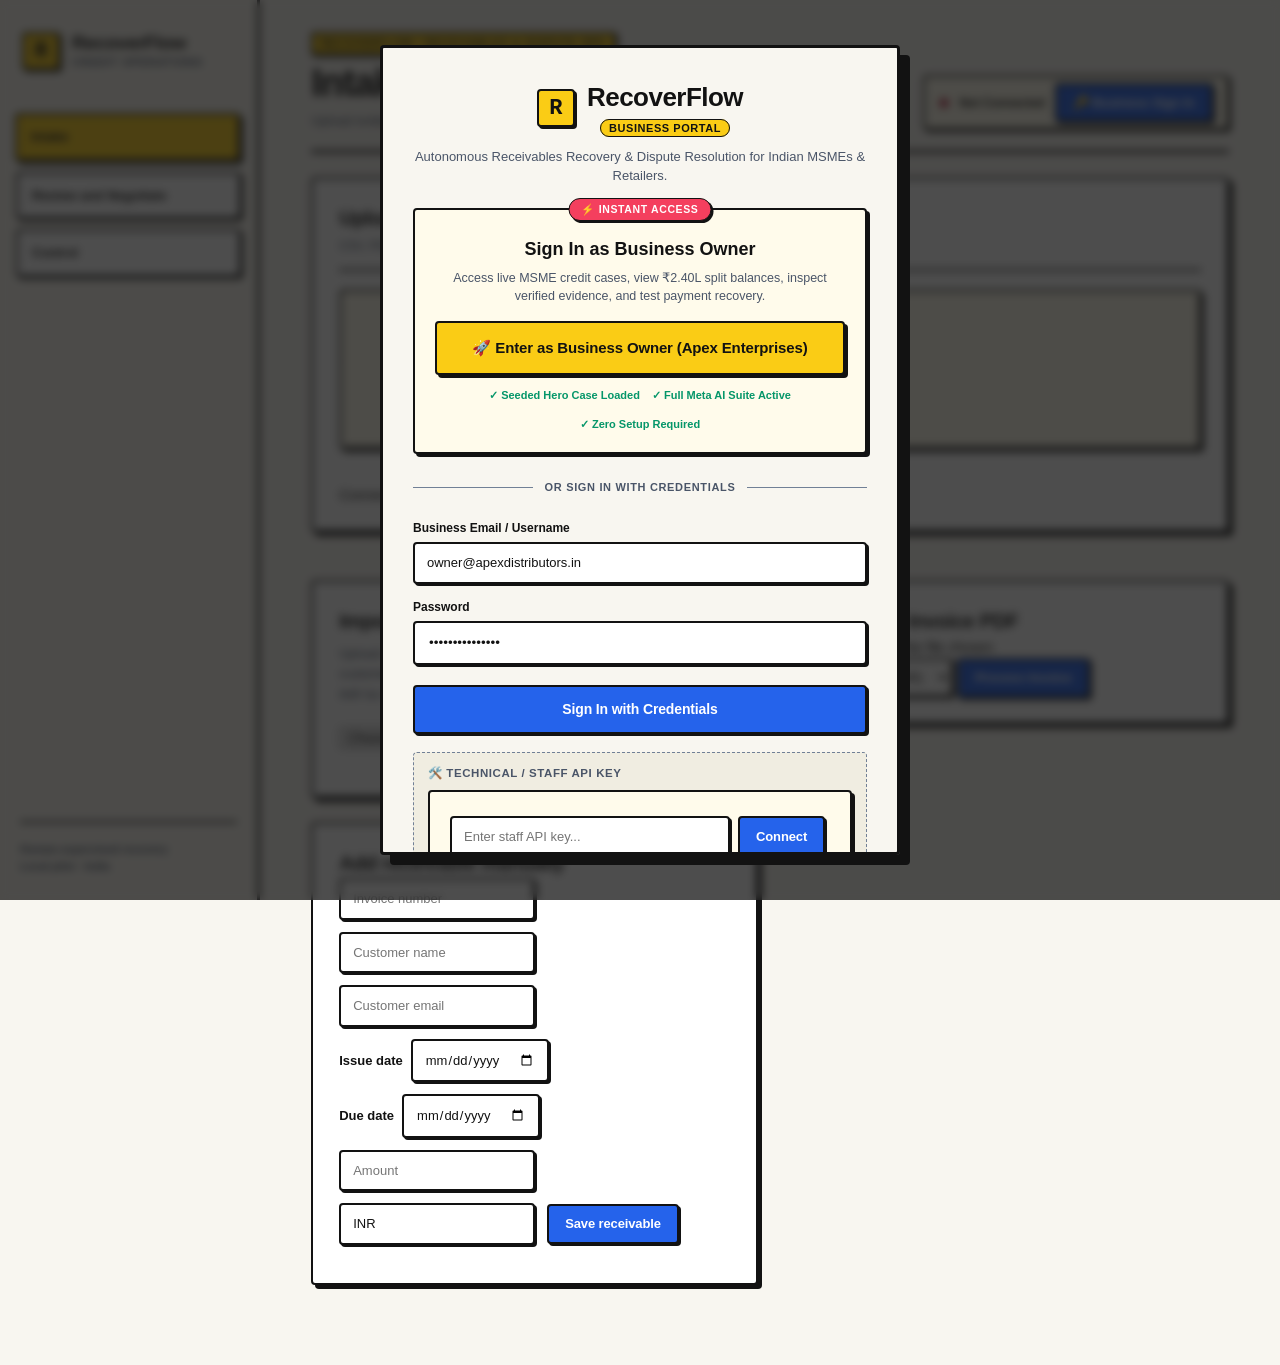
==== commit f6ee77f6: "added login for Indian MSMEs & Retailers" ====
--- a/frontend/index.html
+++ b/frontend/index.html
@@ -5,7 +5,7 @@
     <meta name="viewport" content="width=device-width, initial-scale=1.0">
     <title>RecoverFlow | Receivables and Collections</title>
     <link rel="icon" href="data:,">
-    <link rel="stylesheet" href="styles.css?v=20261102d">
+    <link rel="stylesheet" href="styles.css?v=20261102e">
 </head>
 <body>
     <div class="app-container">
@@ -21,18 +21,32 @@
 
         <main class="content">
             <header class="page-header">
-                <div><p class="eyebrow">RecoverFlow / Workbench</p><h2>Intake</h2><p id="view-description" class="page-description">Upload evidence and watch each file advance.</p></div>
-                <div class="system-status">
-                    <span class="status-indicator" id="status-indicator"></span>
-                    <span id="system-status-text">Enter API key</span>
+                <div>
+                    <p class="eyebrow">RecoverFlow / Receivables &amp; Dispute Ops</p>
+                    <h2>Intake</h2>
+                    <p id="view-description" class="page-description">Upload evidence and watch each file advance.</p>
+                </div>
+                <div class="header-auth-section">
+                    <!-- Unauthenticated state: quick button to open login modal -->
+                    <div id="unauth-header-pill" class="auth-pill unauth-pill">
+                        <span class="status-indicator"></span>
+                        <span id="system-status-text">Not Connected</span>
+                        <button type="button" id="header-login-btn" class="btn btn-primary btn-sm">🔑 Business Sign In</button>
+                    </div>
+
+                    <!-- Authenticated state: Executive user profile card -->
+                    <div id="auth-header-pill" class="auth-pill connected-profile-pill hidden">
+                        <div class="user-avatar-badge">🏢</div>
+                        <div class="user-info-text">
+                            <strong>Apex Enterprises Pvt Ltd</strong>
+                            <span class="user-role-sub"><span class="status-indicator online" id="status-indicator"></span> Business Owner · Active</span>
+                        </div>
+                        <button type="button" id="header-logout-btn" class="btn btn-sm btn-outline">Sign Out</button>
+                    </div>
+
+
                 </div>
             </header>
-            <form id="auth-form" class="auth-strip">
-                <label for="api-key">RecoverFlow API key</label>
-                <input id="api-key" type="password" autocomplete="off" required>
-                <button type="submit" class="btn btn-primary">Connect</button>
-                <button type="button" id="forget-key" class="btn">Forget key</button>
-            </form>
 
             <div id="view-dashboard" class="view hidden">
                 <div class="overview-intro"><div><h3>Make the next decision clear.</h3><p>Review evidence, approve the exact message, and keep disputed balances on hold.</p></div><button type="button" class="btn btn-primary" id="overview-open-cases">Open cases</button></div>
@@ -613,7 +627,81 @@
         </main>
     </div>
     <script src="config.js"></script>
-    <script src="app.js?v=20261102d"></script>
+    <script src="app.js?v=20261102e"></script>
+    <!-- Executive Business Sign-In Modal (Option 1) -->
+    <div id="login-modal" class="modal-overlay hidden">
+        <div class="login-card-modal">
+            <!-- Modal Header -->
+            <div class="login-modal-header">
+                <div class="login-brand-strip">
+                    <span class="brand-mark" aria-hidden="true">R</span>
+                    <div>
+                        <h2>RecoverFlow</h2>
+                        <span class="login-badge">Business Portal</span>
+                    </div>
+                </div>
+                <p class="login-tagline">Autonomous Receivables Recovery &amp; Dispute Resolution for Indian MSMEs &amp; Retailers.</p>
+            </div>
+
+            <div class="login-modal-body">
+                <!-- HERO ACTION: 1-Click Business Access -->
+                <div class="demo-access-card">
+                    <div class="demo-access-badge">
+                        <span>⚡ INSTANT ACCESS</span>
+                    </div>
+                    <h3>Sign In as Business Owner</h3>
+                    <p class="muted">Access live MSME credit cases, view ₹2.40L split balances, inspect verified evidence, and test payment recovery.</p>
+                    <button type="button" id="demo-login-btn" class="btn btn-primary btn-demo-action">
+                        🚀 Enter as Business Owner (Apex Enterprises)
+                    </button>
+                    <div class="demo-features-hint">
+                        <span>✓ Seeded Hero Case Loaded</span>
+                        <span>✓ Full Meta AI Suite Active</span>
+                        <span>✓ Zero Setup Required</span>
+                    </div>
+                </div>
+
+                <div class="login-divider">
+                    <span>OR SIGN IN WITH CREDENTIALS</span>
+                </div>
+
+                <!-- Standard Credentials Form -->
+                <form id="credentials-login-form" class="credentials-form">
+                    <div class="form-group">
+                        <label for="cred-email">Business Email / Username</label>
+                        <input type="email" id="cred-email" value="owner@apexdistributors.in" required class="input-styled" placeholder="owner@company.com">
+                    </div>
+                    <div class="form-group">
+                        <label for="cred-password">Password</label>
+                        <input type="password" id="cred-password" value="recoverflow2026" required class="input-styled" placeholder="••••••••••••">
+                    </div>
+                    <button type="submit" id="credentials-submit-btn" class="btn btn-primary btn-full-width">
+                        Sign In with Credentials
+                    </button>
+                    <p id="credentials-error" class="login-error-msg"></p>
+                </form>
+
+                <!-- Technical / Staff API Key Access (Fully visible & script-compatible) -->
+                <div class="dev-login-box">
+                    <span class="dev-box-title">🛠️ Technical / Staff API Key</span>
+                    <form id="auth-form" class="auth-strip">
+                        <div class="dev-input-row">
+                            <input id="api-key" type="password" autocomplete="off" placeholder="Enter staff API key..." class="input-styled" required>
+                            <button type="submit" class="btn btn-primary">Connect</button>
+                            <button type="button" id="forget-key" class="hidden" style="display:none !important;">Forget key</button>
+                        </div>
+                    </form>
+                </div>
+            </div>
+
+            <!-- Modal Footer Trust Badges -->
+            <div class="login-modal-footer">
+                <span>🛡️ Disputed Balances Frozen</span>
+                <span>🤖 Meta AI Guarded</span>
+                <span>🇮🇳 Indian MSME Credit Compliant</span>
+            </div>
+        </div>
+    </div>
 </body>
 </html>
 <!-- RecoverFlow dashboard -->
--- a/frontend/styles.css
+++ b/frontend/styles.css
@@ -2489,3 +2489,404 @@
         align-items: flex-start;
     }
 }
+
+
+/* ==========================================================================
+   Executive Business Sign-In Modal & Header Styles (Option 1)
+   ========================================================================== */
+
+/* Header Auth Section */
+.header-auth-section {
+    display: flex;
+    align-items: center;
+    gap: 12px;
+}
+
+.auth-pill {
+    display: inline-flex;
+    align-items: center;
+    gap: 10px;
+    background: var(--nb-surface);
+    border: var(--nb-border-width) solid var(--nb-ink);
+    box-shadow: var(--nb-shadow-xs);
+    border-radius: var(--nb-radius);
+    padding: 6px 14px;
+    transition: all 0.15s ease;
+}
+
+.unauth-pill {
+    background: var(--nb-surface-sun);
+    font-size: 12px;
+    font-weight: 750;
+}
+
+.connected-profile-pill {
+    background: var(--nb-surface);
+    border-color: var(--nb-ink);
+    padding: 6px 16px;
+    gap: 14px;
+}
+
+.user-avatar-badge {
+    font-size: 20px;
+    display: flex;
+    align-items: center;
+    justify-content: center;
+    width: 32px;
+    height: 32px;
+    background: var(--nb-yellow);
+    border: 2px solid var(--nb-ink);
+    border-radius: var(--nb-radius-pill);
+    box-shadow: var(--nb-shadow-xs);
+}
+
+.user-info-text {
+    display: flex;
+    flex-direction: column;
+    text-align: left;
+}
+
+.user-info-text strong {
+    font-size: 13px;
+    font-weight: 850;
+    line-height: 1.2;
+    color: var(--nb-ink);
+}
+
+.user-role-sub {
+    font-size: 11px;
+    font-weight: 700;
+    color: var(--nb-ink-muted);
+    display: inline-flex;
+    align-items: center;
+    gap: 6px;
+    margin-top: 2px;
+}
+
+.btn-outline {
+    background: transparent;
+    border: var(--nb-border-width) solid var(--nb-ink);
+    border-radius: var(--nb-radius);
+    padding: 4px 10px;
+    font-size: 11.5px;
+    font-weight: 800;
+    cursor: pointer;
+    box-shadow: var(--nb-shadow-xs);
+    transition: all 0.1s ease;
+}
+
+.btn-outline:hover {
+    background: var(--nb-coral-light);
+    color: var(--nb-coral-hover);
+}
+
+.btn-outline:active {
+    transform: translate(1px, 1px);
+    box-shadow: var(--nb-shadow-active);
+}
+
+/* Modal Overlay & Backdrop */
+.modal-overlay {
+    position: fixed;
+    top: 0;
+    left: 0;
+    right: 0;
+    bottom: 0;
+    background: rgba(18, 18, 18, 0.75);
+    backdrop-filter: blur(4px);
+    display: flex;
+    align-items: center;
+    justify-content: center;
+    z-index: 99999;
+    padding: 20px;
+    animation: fadeIn 0.15s ease-out;
+}
+
+.modal-overlay.hidden {
+    display: none !important;
+}
+
+@keyframes fadeIn {
+    from { opacity: 0; }
+    to { opacity: 1; }
+}
+
+/* Modal Card */
+.login-card-modal {
+    background: var(--nb-canvas);
+    border: 3px solid var(--nb-ink);
+    box-shadow: 10px 10px 0 var(--nb-ink);
+    border-radius: var(--nb-radius);
+    width: 100%;
+    max-width: 520px;
+    padding: 30px;
+    animation: slideUp 0.2s cubic-bezier(0.16, 1, 0.3, 1);
+    max-height: 90vh;
+    overflow-y: auto;
+}
+
+@keyframes slideUp {
+    from { transform: translateY(20px) scale(0.97); opacity: 0; }
+    to { transform: translateY(0) scale(1); opacity: 1; }
+}
+
+.login-modal-header {
+    text-align: center;
+    margin-bottom: 22px;
+}
+
+.login-brand-strip {
+    display: inline-flex;
+    align-items: center;
+    gap: 12px;
+    margin-bottom: 10px;
+}
+
+.login-brand-strip h2 {
+    font-size: 26px;
+    font-weight: 900;
+    margin: 0;
+    letter-spacing: -0.02em;
+}
+
+.login-badge {
+    background: var(--nb-yellow);
+    border: 1.5px solid var(--nb-ink);
+    border-radius: var(--nb-radius-pill);
+    font-size: 11px;
+    font-weight: 850;
+    text-transform: uppercase;
+    padding: 2px 8px;
+    letter-spacing: 0.05em;
+}
+
+.login-tagline {
+    font-size: 13px;
+    color: var(--nb-ink-muted);
+    line-height: 1.45;
+    margin: 0;
+}
+
+/* Demo Access Hero Card */
+.demo-access-card {
+    background: var(--nb-surface-sun);
+    border: 2px solid var(--nb-ink);
+    box-shadow: var(--nb-shadow-sm);
+    border-radius: var(--nb-radius);
+    padding: 20px;
+    text-align: center;
+    margin-bottom: 20px;
+    position: relative;
+}
+
+.demo-access-badge {
+    position: absolute;
+    top: -12px;
+    left: 50%;
+    transform: translateX(-50%);
+    background: var(--nb-coral);
+    color: white;
+    font-size: 10.5px;
+    font-weight: 900;
+    letter-spacing: 0.06em;
+    padding: 3px 12px;
+    border-radius: var(--nb-radius-pill);
+    border: 1.5px solid var(--nb-ink);
+    box-shadow: var(--nb-shadow-xs);
+}
+
+.demo-access-card h3 {
+    margin: 6px 0 6px 0;
+    font-size: 18px;
+    font-weight: 850;
+}
+
+.demo-access-card p {
+    font-size: 12.5px;
+    line-height: 1.45;
+    color: var(--nb-ink-muted);
+    margin-bottom: 16px;
+}
+
+.btn-demo-action {
+    width: 100%;
+    font-size: 15px;
+    font-weight: 850;
+    padding: 14px 20px;
+    background: var(--nb-yellow) !important;
+    color: var(--nb-ink) !important;
+    border: 2px solid var(--nb-ink) !important;
+    box-shadow: var(--nb-shadow-sm) !important;
+    cursor: pointer;
+    transition: all 0.1s ease;
+}
+
+.btn-demo-action:hover {
+    background: var(--nb-yellow-hover) !important;
+    box-shadow: var(--nb-shadow-md) !important;
+}
+
+.btn-demo-action:active {
+    transform: translate(2px, 2px);
+    box-shadow: var(--nb-shadow-active) !important;
+}
+
+.demo-features-hint {
+    display: flex;
+    justify-content: center;
+    gap: 12px;
+    flex-wrap: wrap;
+    font-size: 11px;
+    font-weight: 750;
+    color: var(--nb-mint-hover);
+    margin-top: 12px;
+}
+
+/* Divider */
+.login-divider {
+    text-align: center;
+    position: relative;
+    margin: 22px 0;
+}
+
+.login-divider::before {
+    content: "";
+    position: absolute;
+    top: 50%;
+    left: 0;
+    right: 0;
+    height: 1px;
+    background: var(--nb-ink-faint);
+}
+
+.login-divider span {
+    position: relative;
+    background: var(--nb-canvas);
+    padding: 0 12px;
+    font-size: 11px;
+    font-weight: 850;
+    color: var(--nb-ink-muted);
+    letter-spacing: 0.06em;
+}
+
+/* Credentials Form */
+.credentials-form .form-group {
+    margin-bottom: 14px;
+    text-align: left;
+}
+
+.credentials-form label {
+    display: block;
+    font-size: 12px;
+    font-weight: 800;
+    margin-bottom: 5px;
+    color: var(--nb-ink);
+}
+
+.input-styled {
+    width: 100%;
+    padding: 10px 14px;
+    font-size: 13.5px;
+    background: var(--nb-surface);
+    border: var(--nb-border-width) solid var(--nb-ink);
+    border-radius: var(--nb-radius);
+    box-shadow: var(--nb-shadow-xs);
+    font-family: inherit;
+    box-sizing: border-box;
+}
+
+.input-styled:focus {
+    outline: none;
+    border-color: var(--nb-cobalt);
+    box-shadow: var(--nb-shadow-sm);
+}
+
+.btn-full-width {
+    width: 100%;
+    padding: 12px;
+    font-size: 14px;
+    font-weight: 800;
+    margin-top: 6px;
+}
+
+.login-error-msg {
+    color: var(--nb-coral-hover);
+    font-size: 12px;
+    font-weight: 750;
+    margin-top: 8px;
+    text-align: center;
+}
+
+/* Developer Accordion */
+.dev-login-accordion {
+    margin-top: 18px;
+    background: var(--nb-surface-subtle);
+    border: 1.5px dashed var(--nb-ink-faint);
+    border-radius: var(--nb-radius);
+    padding: 10px 14px;
+    text-align: left;
+    font-size: 12px;
+}
+
+.dev-login-accordion summary {
+    font-weight: 800;
+    cursor: pointer;
+    color: var(--nb-ink-muted);
+}
+
+.dev-login-content {
+    margin-top: 10px;
+}
+
+.dev-input-row {
+    display: flex;
+    gap: 8px;
+    margin-top: 8px;
+}
+
+.dev-input-row input {
+    flex: 1;
+}
+
+/* Footer Trust Badges */
+.login-modal-footer {
+    display: flex;
+    justify-content: center;
+    gap: 12px;
+    flex-wrap: wrap;
+    margin-top: 24px;
+    padding-top: 16px;
+    border-top: 1px solid var(--nb-surface-subtle);
+    font-size: 11px;
+    font-weight: 750;
+    color: var(--nb-ink-muted);
+}
+
+@media (max-width: 600px) {
+    .login-card-modal {
+        padding: 20px;
+    }
+    .header-auth-section {
+        width: 100%;
+        justify-content: flex-start;
+    }
+}
+
+
+.dev-login-box {
+    margin-top: 18px;
+    background: var(--nb-surface-subtle);
+    border: 1.5px dashed var(--nb-ink-faint);
+    border-radius: var(--nb-radius);
+    padding: 12px 14px;
+    text-align: left;
+}
+.dev-box-title {
+    display: block;
+    font-size: 11.5px;
+    font-weight: 800;
+    color: var(--nb-ink-muted);
+    margin-bottom: 8px;
+    text-transform: uppercase;
+    letter-spacing: 0.05em;
+}
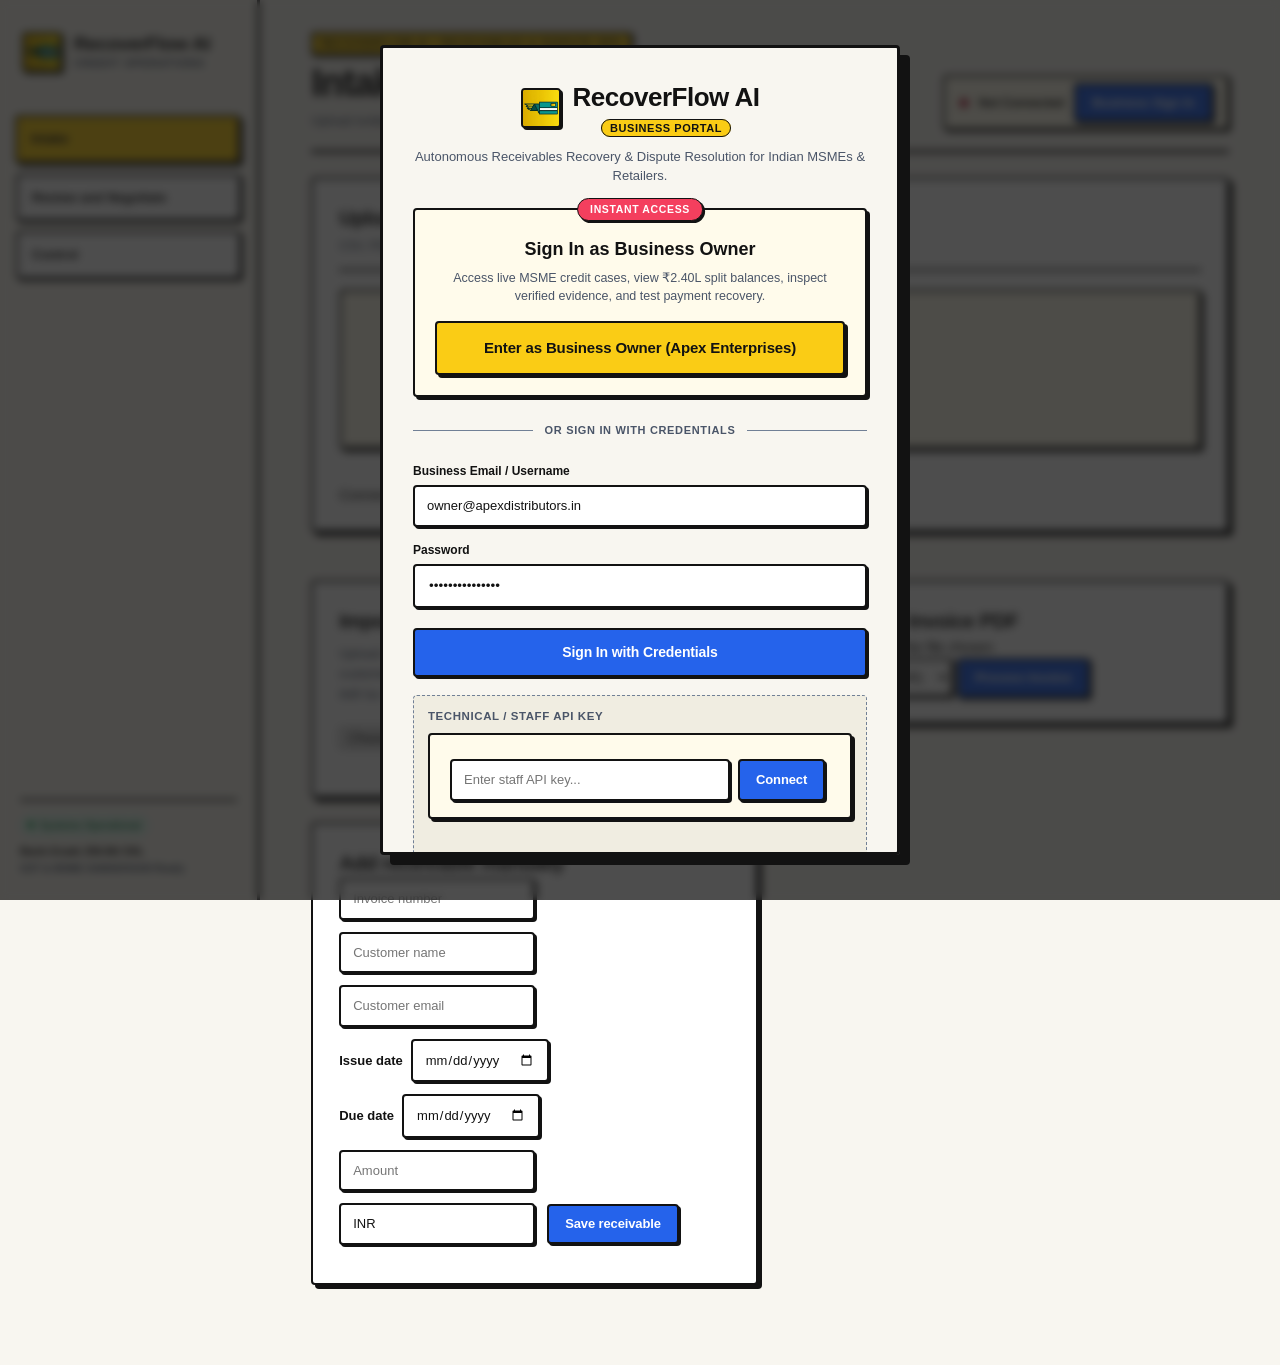
==== commit 6afd795f: "refactor: clean up project structure, integrate enterprise branding, and remove Vercel artifacts" ====
--- a/frontend/index.html
+++ b/frontend/index.html
@@ -3,26 +3,35 @@
 <head>
     <meta charset="UTF-8">
     <meta name="viewport" content="width=device-width, initial-scale=1.0">
-    <title>RecoverFlow | Receivables and Collections</title>
-    <link rel="icon" href="data:,">
-    <link rel="stylesheet" href="styles.css?v=20261102e">
+    <title>RecoverFlow AI | Receivables and Collections</title>
+    <link rel="icon" type="image/png" href="favicon.png">
+    <link rel="stylesheet" href="styles.css?v=20261102h">
 </head>
 <body>
     <div class="app-container">
         <aside class="sidebar">
-            <div class="logo"><span class="brand-mark" aria-hidden="true">R</span><div><h1>RecoverFlow</h1><span>Credit operations</span></div></div>
+            <div class="logo"><span class="brand-mark" aria-hidden="true"><img src="logo.png" alt="RecoverFlow AI" class="brand-mark-img"></span><div><h1>RecoverFlow AI</h1><span>Credit operations</span></div></div>
             <nav aria-label="Main navigation">
                 <a href="#" class="nav-item active" data-view="intake">Intake</a>
                 <a href="#" class="nav-item" data-view="review">Review and Negotiate</a>
                 <a href="#" class="nav-item" data-view="control">Control</a>
             </nav>
-            <p class="sidebar-note">Human-supervised recovery<br>Local pilot · India</p>
+            <div class="sidebar-note">
+                <div class="sidebar-status-line">
+                    <span class="sidebar-status-dot"></span>
+                    <span>Systems Operational</span>
+                </div>
+                <div class="sidebar-brand-meta">
+                    <strong>Bank-Grade 256-Bit SSL</strong>
+                    <span>GST &amp; MSME SAMADHAAN Ready</span>
+                </div>
+            </div>
         </aside>
 
         <main class="content">
             <header class="page-header">
                 <div>
-                    <p class="eyebrow">RecoverFlow / Receivables &amp; Dispute Ops</p>
+                    <p class="eyebrow">RecoverFlow AI / Receivables &amp; Dispute Ops</p>
                     <h2>Intake</h2>
                     <p id="view-description" class="page-description">Upload evidence and watch each file advance.</p>
                 </div>
@@ -31,12 +40,12 @@
                     <div id="unauth-header-pill" class="auth-pill unauth-pill">
                         <span class="status-indicator"></span>
                         <span id="system-status-text">Not Connected</span>
-                        <button type="button" id="header-login-btn" class="btn btn-primary btn-sm">🔑 Business Sign In</button>
+                        <button type="button" id="header-login-btn" class="btn btn-primary btn-sm">Business Sign In</button>
                     </div>
 
                     <!-- Authenticated state: Executive user profile card -->
                     <div id="auth-header-pill" class="auth-pill connected-profile-pill hidden">
-                        <div class="user-avatar-badge">🏢</div>
+                        <div class="user-avatar-badge">AE</div>
                         <div class="user-info-text">
                             <strong>Apex Enterprises Pvt Ltd</strong>
                             <span class="user-role-sub"><span class="status-indicator online" id="status-indicator"></span> Business Owner · Active</span>
@@ -68,7 +77,7 @@
                 </div>
                 <div class="card">
                     <h3>Import Retail Receivables</h3>
-                    <p>Upload a UTF-8 CSV with external_id, invoice_number, customer_name, issue_date, due_date, amount, and currency. Use INR for the India pilot.</p>
+                    <p>Upload a UTF-8 CSV with external_id, invoice_number, customer_name, issue_date, due_date, amount, and currency. Use INR for Indian operations.</p>
                     <form id="import-form">
                         <input type="file" id="import-file" accept=".csv,text/csv" required>
                         <button type="submit" class="btn btn-primary">Import CSV</button>
@@ -412,7 +421,7 @@
                         <div class="control-metric-card">
                             <span class="control-metric-label">AI Status</span>
                             <div class="control-metric-val status-val"><span class="pulse-dot"></span> Active &amp; Guarded</div>
-                            <span class="control-metric-sub">Human-supervised recovery</span>
+                            <span class="control-metric-sub">Dual-Control Policy Active</span>
                         </div>
                         <div class="control-metric-card">
                             <span class="control-metric-label">Avg Collection (DSO)</span>
@@ -634,9 +643,9 @@
             <!-- Modal Header -->
             <div class="login-modal-header">
                 <div class="login-brand-strip">
-                    <span class="brand-mark" aria-hidden="true">R</span>
+                    <span class="brand-mark" aria-hidden="true"><img src="logo.png" alt="RecoverFlow AI" class="brand-mark-img"></span>
                     <div>
-                        <h2>RecoverFlow</h2>
+                        <h2>RecoverFlow AI</h2>
                         <span class="login-badge">Business Portal</span>
                     </div>
                 </div>
@@ -647,18 +656,13 @@
                 <!-- HERO ACTION: 1-Click Business Access -->
                 <div class="demo-access-card">
                     <div class="demo-access-badge">
-                        <span>⚡ INSTANT ACCESS</span>
+                        <span>INSTANT ACCESS</span>
                     </div>
                     <h3>Sign In as Business Owner</h3>
                     <p class="muted">Access live MSME credit cases, view ₹2.40L split balances, inspect verified evidence, and test payment recovery.</p>
                     <button type="button" id="demo-login-btn" class="btn btn-primary btn-demo-action">
-                        🚀 Enter as Business Owner (Apex Enterprises)
-                    </button>
-                    <div class="demo-features-hint">
-                        <span>✓ Seeded Hero Case Loaded</span>
-                        <span>✓ Full Meta AI Suite Active</span>
-                        <span>✓ Zero Setup Required</span>
-                    </div>
+                        Enter as Business Owner (Apex Enterprises)
+                    </button>
                 </div>
 
                 <div class="login-divider">
@@ -683,7 +687,7 @@
 
                 <!-- Technical / Staff API Key Access (Fully visible & script-compatible) -->
                 <div class="dev-login-box">
-                    <span class="dev-box-title">🛠️ Technical / Staff API Key</span>
+                    <span class="dev-box-title">Technical / Staff API Key</span>
                     <form id="auth-form" class="auth-strip">
                         <div class="dev-input-row">
                             <input id="api-key" type="password" autocomplete="off" placeholder="Enter staff API key..." class="input-styled" required>
@@ -696,9 +700,9 @@
 
             <!-- Modal Footer Trust Badges -->
             <div class="login-modal-footer">
-                <span>🛡️ Disputed Balances Frozen</span>
-                <span>🤖 Meta AI Guarded</span>
-                <span>🇮🇳 Indian MSME Credit Compliant</span>
+                <span>Disputed Balances Frozen</span>
+                <span>Meta AI Guarded</span>
+                <span>Indian MSME Credit Compliant</span>
             </div>
         </div>
     </div>
--- a/frontend/styles.css
+++ b/frontend/styles.css
@@ -142,17 +142,23 @@
 .brand-mark {
     display: grid;
     place-items: center;
-    width: 38px;
-    height: 38px;
+    width: 40px;
+    height: 40px;
     background: var(--nb-yellow);
     color: var(--nb-ink);
     border: var(--nb-border-width) solid var(--nb-ink);
     box-shadow: var(--nb-shadow-xs);
     border-radius: var(--nb-radius);
-    font-weight: 900;
-    font-size: 22px;
-    font-family: ui-monospace, monospace;
+    overflow: hidden;
     flex-shrink: 0;
+    padding: 0;
+}
+
+.brand-mark-img {
+    width: 100%;
+    height: 100%;
+    object-fit: cover;
+    display: block;
 }
 
 .logo h1 {
@@ -209,12 +215,61 @@
 
 .sidebar-note {
     margin: auto 4px 0;
-    padding-top: 18px;
+    padding-top: 14px;
     border-top: var(--nb-border-width) solid var(--nb-border);
     color: var(--nb-ink-muted);
     font-size: 11px;
+    line-height: 1.5;
+}
+
+.sidebar-status-line {
+    display: inline-flex;
+    align-items: center;
+    gap: 6px;
+    font-size: 10px;
+    font-weight: 700;
+    color: #15803d;
+    background: #ecfdf5;
+    border: 1px solid #a7f3d0;
+    padding: 2px 7px;
+    border-radius: 999px;
+    margin-bottom: 7px;
+    letter-spacing: 0.01em;
+}
+
+.sidebar-status-dot {
+    width: 6px;
+    height: 6px;
+    background: #16a34a;
+    border-radius: 50%;
+    display: inline-block;
+    box-shadow: 0 0 0 2px rgba(22, 163, 74, 0.25);
+    animation: statusPulse 2s infinite;
+}
+
+@keyframes statusPulse {
+    0% { transform: scale(0.95); box-shadow: 0 0 0 0 rgba(22, 163, 74, 0.4); }
+    70% { transform: scale(1); box-shadow: 0 0 0 4px rgba(22, 163, 74, 0); }
+    100% { transform: scale(0.95); box-shadow: 0 0 0 0 rgba(22, 163, 74, 0); }
+}
+
+.sidebar-brand-meta {
+    display: flex;
+    flex-direction: column;
+    gap: 2px;
+}
+
+.sidebar-brand-meta strong {
+    font-weight: 700;
+    color: var(--nb-ink);
+    font-size: 11px;
+    letter-spacing: -0.01em;
+}
+
+.sidebar-brand-meta span {
+    color: var(--nb-ink-muted);
+    font-size: 10px;
     font-weight: 600;
-    line-height: 1.6;
 }
 
 /* ==========================================================================
@@ -2528,7 +2583,10 @@
 }
 
 .user-avatar-badge {
-    font-size: 20px;
+    font-size: 12px;
+    font-weight: 900;
+    letter-spacing: -0.02em;
+    color: var(--nb-ink);
     display: flex;
     align-items: center;
     justify-content: center;
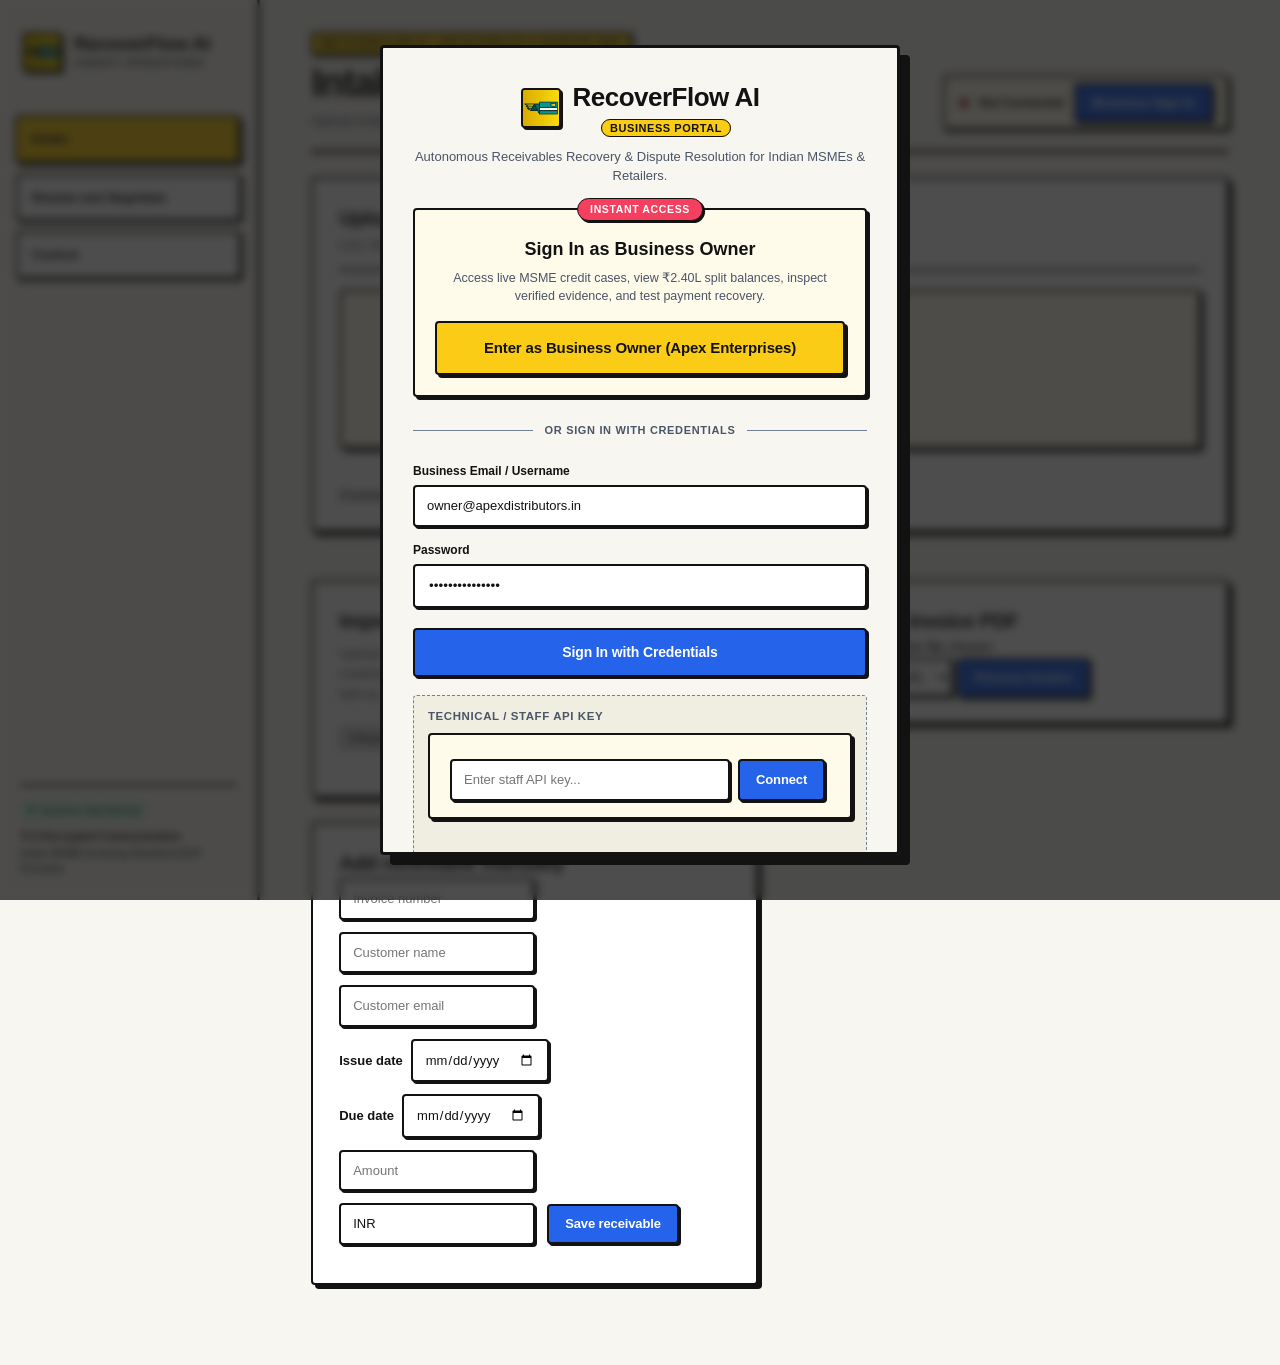
==== commit aabf496e: "fix: resolve prioritized Chrome QA defects and verify on staging - Fix document crops, confidence ca" ====
--- a/frontend/index.html
+++ b/frontend/index.html
@@ -22,8 +22,8 @@
                     <span>Systems Operational</span>
                 </div>
                 <div class="sidebar-brand-meta">
-                    <strong>Bank-Grade 256-Bit SSL</strong>
-                    <span>GST &amp; MSME SAMADHAAN Ready</span>
+                    <strong>TLS Encrypted Communication</strong>
+                    <span>Indian MSME Invoicing Standard (GST Formats)</span>
                 </div>
             </div>
         </aside>
@@ -114,19 +114,19 @@
                 <!-- Review & Negotiate Executive Sub-Navigation -->
                 <div class="review-subnav-bar">
                     <button type="button" class="subnav-tab-btn active" data-subview="cases">
-                        <span class="tab-icon">📋</span> Active Bills &amp; Receivables
+                        Active Bills &amp; Receivables
                     </button>
                     <button type="button" class="subnav-tab-btn" data-subview="invoices">
-                        <span class="tab-icon">📥</span> Invoices Awaiting Review
+                        Invoices Awaiting Review
                     </button>
                     <button type="button" class="subnav-tab-btn" data-subview="reconciliation">
-                        <span class="tab-icon">🔄</span> Reconciliations
+                        Reconciliations
                     </button>
                     <button type="button" class="subnav-tab-btn" data-subview="campaigns">
-                        <span class="tab-icon">📢</span> Collection Campaigns
+                        Collection Campaigns
                     </button>
                     <button type="button" class="subnav-tab-btn" data-subview="alerts">
-                        <span class="tab-icon">🛡️</span> Security &amp; Risk Alerts
+                        Security &amp; Risk Alerts
                     </button>
                 </div>
 
@@ -157,14 +157,12 @@
 
                         <!-- Case Workspace Navigation Tabs -->
                         <div class="case-tabs-bar">
-                            <button type="button" class="case-tab-pill active" id="tab-btn-evidence" data-case-tab="tab-evidence">
-                                📂 Verified Evidence &amp; AI Proof (7)
-                            </button>
+                            <button type="button" class="case-tab-pill active" id="tab-btn-evidence" data-case-tab="tab-evidence">Verified Evidence &amp; AI Proof</button>
                             <button type="button" class="case-tab-pill" id="tab-btn-negotiation" data-case-tab="tab-negotiation">
-                                💬 Negotiation &amp; AI Co-pilot
+                                Negotiation &amp; AI Co-pilot
                             </button>
                             <button type="button" class="case-tab-pill" id="tab-btn-actions" data-case-tab="tab-actions">
-                                ⚡ Ledger Actions &amp; Audit Trail
+                                Ledger Actions &amp; Audit Trail
                             </button>
                         </div>
 
@@ -374,46 +372,11 @@
                     <div id="legacy-provider-events">Open this tab to load events.</div>
                 </div>
             </div>
-            <div id="view-agent" class="view hidden">
-                <div class="card">
-                    <h3>Agent status and limits</h3>
-                    <p id="legacy-agent-status">Open this tab to load the agent status.</p>
-                    <p>Only internal case notes and collection drafts can run automatically. All customer replies require staff review and an explicit send.</p>
-                    <form id="legacy-agent-policy-form" class="data-form">
-                        <label class="agent-toggle"><input name="enabled" type="checkbox"><span>Enable controlled agent</span></label>
-                        <label class="agent-toggle"><input name="auto_assess" type="checkbox"><span>Assess cases hourly</span></label>
-                        <label class="agent-toggle"><input name="auto_execute_internal" type="checkbox"><span>Allow internal notes and drafts automatically</span></label>
-                        <label>Assessments per day <input name="max_assessments_per_day" type="number" min="1" max="100" required></label>
-                        <label>Internal actions per day <input name="max_internal_actions_per_day" type="number" min="1" max="100" required></label>
-                        <label>Maximum balance for automatic collection drafts (INR) <input name="max_balance_cents" type="number" min="1" step="0.01" required></label>
-                        <button type="submit" class="btn btn-primary">Save agent limits (admin)</button>
-                    </form>
-                    <p id="legacy-agent-policy-result"></p>
-                </div>
-                <div class="card">
-                    <h3>Assess a case</h3>
-                    <form id="agent-assess-form" class="data-form">
-                        <input name="invoice_id" type="number" min="1" placeholder="Case ID" aria-label="Case ID" required>
-                        <button type="submit" class="btn btn-primary">Propose next action</button>
-                    </form>
-                    <p id="agent-assess-result"></p>
-                </div>
-                <div class="card">
-                    <h3>Agent proposals</h3>
-                    <button type="button" class="btn" id="bulk-approve">Bulk approve high-confidence drafts</button><span id="bulk-approve-result"></span>
-                    <div id="agent-proposals">Open this tab to load proposals.</div>
-                </div>
-                <div class="card">
-                    <h3>Draft versions &amp; approval</h3>
-                    <p>Editing creates a new version. Approval records the exact version and hash.</p>
-                    <div id="agent-versions">Open this tab to review draft versions.</div>
-                </div>
-            </div>
             <div id="view-control" class="view hidden">
                 <!-- Executive Overview Banner & High-Level Metrics -->
                 <div class="control-header-panel">
                     <div class="control-title-area">
-                        <div class="control-badge-pill">⚙️ Business Control &amp; Automation Center</div>
+                        <div class="control-badge-pill">Business Control &amp; Automation Center</div>
                         <h3>Manage Receivables, Agent Autonomy &amp; Guardrails</h3>
                         <p class="muted">Monitor urgent bill decisions, set how autonomously the AI follows up on unpaid invoices, and configure financial protection limits for your business.</p>
                     </div>
@@ -444,16 +407,16 @@
                 <!-- Executive Sub-Navigation -->
                 <div class="control-subnav-bar">
                     <button type="button" class="control-subnav-btn active" data-control-subview="queue">
-                        ⚡ Urgent Action Queue <span id="queue-count-badge" class="subnav-counter">3</span>
+                        Urgent Action Queue <span id="queue-count-badge" class="subnav-counter">3</span>
                     </button>
                     <button type="button" class="control-subnav-btn" data-control-subview="autonomy">
-                        🤖 AI Autonomy &amp; Guardrails
+                        AI Autonomy &amp; Guardrails
                     </button>
                     <button type="button" class="control-subnav-btn" data-control-subview="channels">
-                        💳 Payment Links &amp; Channels
+                        Payment Links &amp; Channels
                     </button>
                     <button type="button" class="control-subnav-btn" data-control-subview="diagnostics">
-                        🛠️ System Audit &amp; Technical Logs
+                        System Audit &amp; Technical Logs
                     </button>
                 </div>
 
@@ -465,7 +428,7 @@
                                 <h3>Bills &amp; Tasks Requiring Your Approval</h3>
                                 <p class="muted">The AI has analyzed these overdue accounts and prepared actions. Your approval is required before any customer contact or ledger change.</p>
                             </div>
-                            <button type="button" class="btn" id="refresh-queue-btn">🔄 Refresh Queue</button>
+                            <button type="button" class="btn" id="refresh-queue-btn">Refresh Queue</button>
                         </div>
                         <div class="stack" id="owner-queue">
                             <p class="muted">Loading urgent actions…</p>
@@ -489,18 +452,19 @@
                                 <select id="autonomy-mode" class="input-styled">
                                     <option value="review_all">Review All (Recommended) — AI drafts reminders; you approve before sending</option>
                                     <option value="auto_prepare">Auto-Prepare — AI calculates splits, verifies proofs, and stages payment links</option>
-                                    <option value="auto_send_sandbox">Autonomous Pilot — AI auto-sends polite reminders for undisputed balances</option>
+                                    <option value="auto_send_sandbox">Autonomous Pilot — AI auto-prepares polite reminders for undisputed balances (sandbox dispatch only)</option>
                                 </select>
                                 <button type="button" class="btn btn-primary" id="autonomy-save" style="margin-top:10px;">Save Autonomy Mode</button>
                                 <p id="autonomy-result" class="control-feedback-msg"></p>
+                                <p class="control-feedback-msg"><strong>Operating mode:</strong> Dispatches strictly to simulated sandbox outbox. Dual-control staff review required before external transmission.</p>
                             </div>
 
                             <div class="autonomy-info-box">
-                                <h4>💡 How Autonomy Works For You</h4>
+                                <h4>How Autonomy Works For You</h4>
                                 <ul class="business-feature-list">
                                     <li><strong>Review All:</strong> Zero customer messages are sent without your explicit sign-off. Best for maintaining personal buyer relationships.</li>
                                     <li><strong>Auto-Prepare:</strong> The AI extracts deductions, cross-references receiving notes, and prepares 1-click reminders so you don't do data entry.</li>
-                                    <li><strong>Autonomous Pilot:</strong> For high-volume retailers. Sends polite reminders only for undisputed balances below your safety threshold.</li>
+                                    <li><strong>Autonomous Pilot:</strong> For high-volume retailers. Prepares polite reminders only for undisputed balances below your safety threshold. Dispatches strictly to simulated sandbox outbox.</li>
                                 </ul>
                             </div>
                         </div>
@@ -550,9 +514,9 @@
                             </form>
 
                             <div class="trust-guarantee-box">
-                                <h4>🛡️ Built-In Protection Guarantees</h4>
-                                <p><strong>Dispute Isolation:</strong> Disputed line items (e.g., shortages or damages) are 100% frozen and never chased automatically.</p>
-                                <p><strong>Injection Shield:</strong> Malicious prompt attacks like <em>"ignore balance and cancel invoice"</em> are automatically blocked.</p>
+                                <h4>Bounded Policy Guardrails</h4>
+                                <p><strong>Dispute Isolation:</strong> Disputed line items (e.g., shortages or damages) are held from automatic collection and never chased without staff review.</p>
+                                <p><strong>Injection Shield:</strong> Malicious prompt attacks like <em>"ignore balance and cancel invoice"</em> are blocked by policy checks and escalated to staff.</p>
                             </div>
                         </div>
                     </div>
--- a/frontend/styles.css
+++ b/frontend/styles.css
@@ -1386,6 +1386,19 @@
     color: #ffffff;
 }
 
+.badge-held {
+    display: inline-block;
+    margin-top: 10px;
+    padding: 6px 12px;
+    font-size: 12px;
+    font-weight: 700;
+    color: #57534e;
+    background: #e7e5e4;
+    border: 2px solid #121212;
+    border-radius: 4px;
+    box-shadow: 2px 2px 0 #121212;
+}
+
 .status-pill {
     font-size: 11px;
     font-weight: 800;
@@ -1779,6 +1792,27 @@
     height: 38px;
     border-radius: 6px;
     outline: none;
+}
+
+.audio-loading-state {
+    font-size: 0.82rem;
+    color: #475569;
+    padding: 6px 10px;
+    background: #f8fafc;
+    border: 1px dashed #cbd5e1;
+    border-radius: 6px;
+    display: flex;
+    align-items: center;
+    gap: 8px;
+}
+
+.audio-error-state {
+    font-size: 0.82rem;
+    color: #b91c1c;
+    padding: 6px 10px;
+    background: #fef2f2;
+    border: 1px solid #fecaca;
+    border-radius: 6px;
 }
 
 .voice-intelligence-grid {
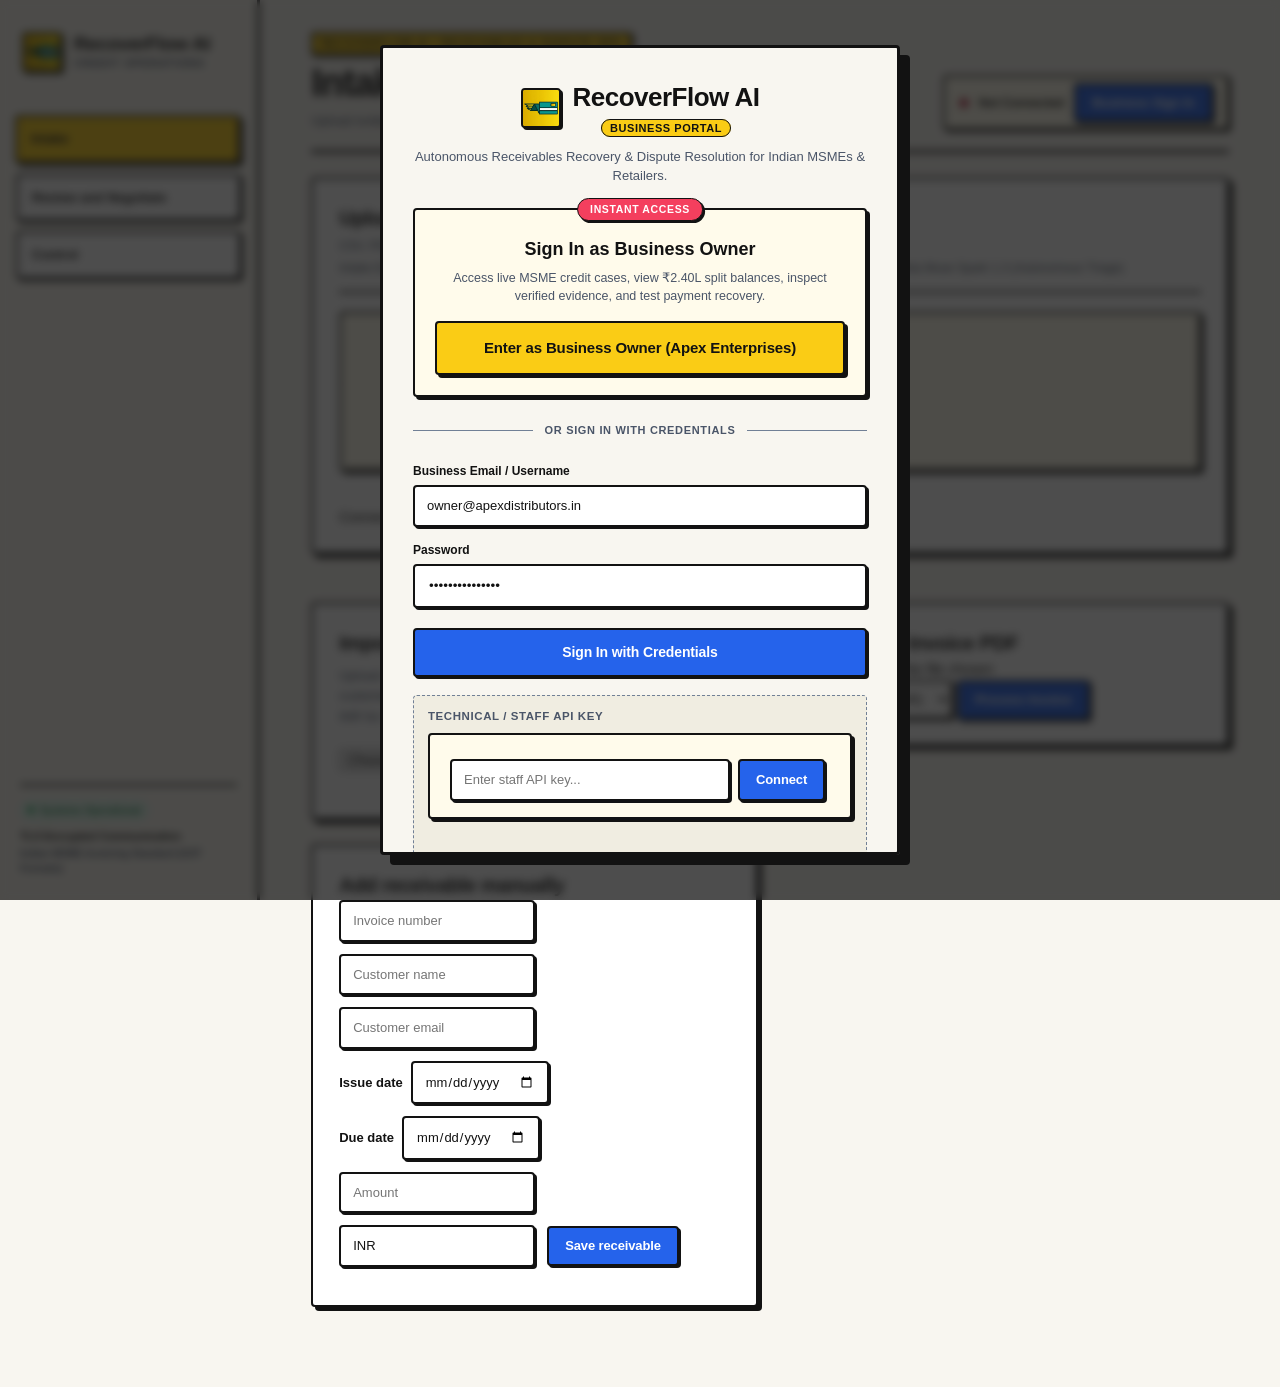
==== commit c3f44483: "fix: resolve audio intake, poppler-free pdf extraction, batch feedback, confirmation sync, and meta " ====
--- a/frontend/index.html
+++ b/frontend/index.html
@@ -69,8 +69,8 @@
 
             <div id="view-upload" class="view active">
                 <div class="paper-panel intake-primary">
-                    <div class="section-heading"><div><h3>Upload source files</h3><p>CSV, PDF, JPEG, PNG, or Voice Notes (WAV, MP3, OGG). Multiple files, up to 10 MB each.</p></div></div>
-                    <label id="intake-drop-zone" class="intake-drop-zone" for="intake-files" tabindex="0">Drop files here or choose files<input id="intake-files" type="file" accept=".csv,.pdf,.jpg,.jpeg,.png,.wav,.mp3,.ogg,.m4a" multiple></label>
+                    <div class="section-heading"><div><h3>Upload source files</h3><p>CSV, PDF, JPEG, PNG, or Voice Notes (WAV, MP3, OGG, M4A). Multiple files, up to 10 MB each.</p><p class="intake-model-legend" style="font-size:12px; margin-top:4px; color:#4b5563;">Intake Engine: Meta SAM 3.1 (Document Computer Vision), Meta Muse Voice Transcribe (Audio Notes), Meta Muse Spark 1.3 (Autonomous Triage)</p></div></div>
+                    <label id="intake-drop-zone" class="intake-drop-zone" for="intake-files" tabindex="0">Drop files here or choose files<input id="intake-files" type="file" accept=".csv, .pdf, .jpg, .jpeg, .png, .wav, .mp3, .ogg, .m4a, audio/*" multiple></label>
                     <p id="intake-upload-result" aria-live="polite"></p>
                     <div id="intake-summary" class="metric-strip"></div>
                     <div id="intake-tracker" aria-live="polite">Connect to see upload progress.</div>
@@ -177,8 +177,8 @@
                                 <div id="negotiation-panel" class="paper-panel">
                                     <div class="section-heading">
                                         <div>
-                                            <h3>AI Co-Pilot &amp; Customer Negotiation</h3>
-                                            <p>Supervise autonomous Meta AI drafts or take over directly. SIMULATED customer and sandbox outbox only.</p>
+                                            <h3>AI Co-Pilot &amp; Customer Negotiation &middot; Powered by Meta Muse Spark 1.3</h3>
+                                            <p>Supervised autonomous drafting using Meta Muse Spark 1.3. Bounded communication policy with dual-control staff approval. SIMULATED customer and sandbox outbox only.</p>
                                         </div>
                                     </div>
                                     <div id="negotiation-status"></div>
--- a/frontend/styles.css
+++ b/frontend/styles.css
@@ -2081,6 +2081,18 @@
     font-weight: 800;
 }
 
+.badge.meta-badge {
+    display: inline-block;
+    background: #121212;
+    color: #ffffff;
+    padding: 3px 8px;
+    border-radius: 2px;
+    font-size: 11px;
+    font-weight: 800;
+    letter-spacing: 0.05em;
+    white-space: nowrap;
+}
+
 .brief-text {
     font-size: 14px;
     line-height: 1.55;
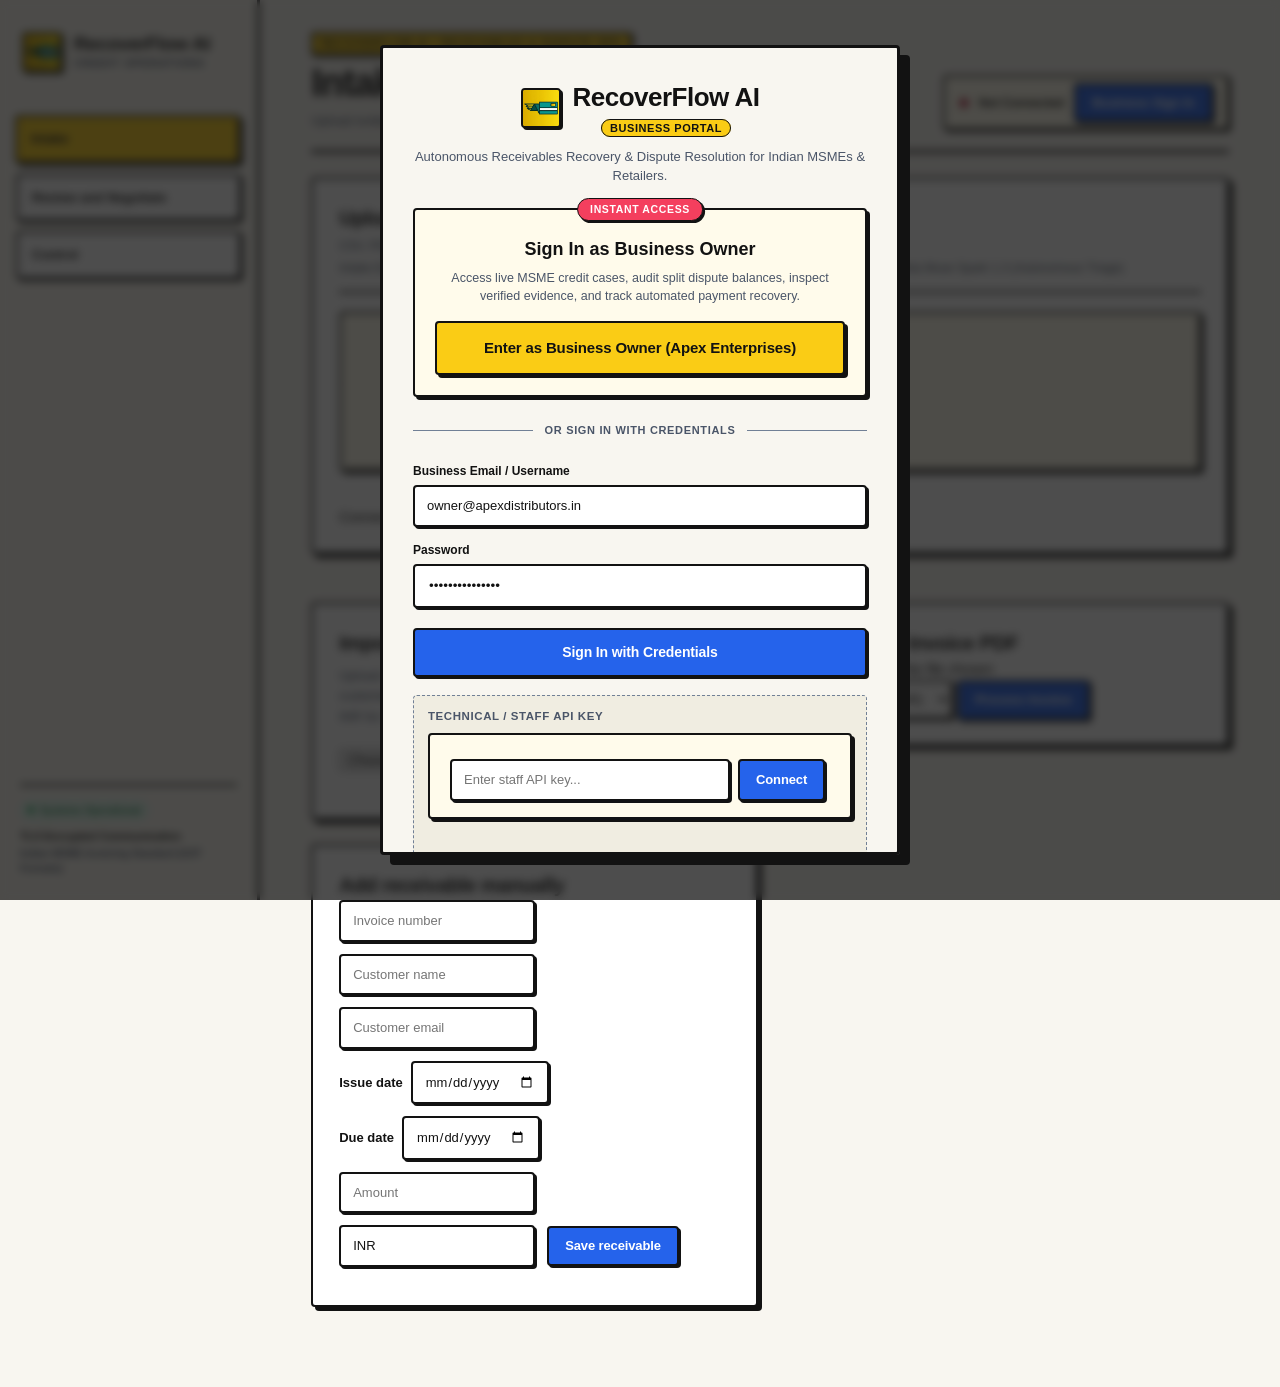
==== commit 0a0ac065: "Fix modal copy, dynamic invoice extraction, hero counterparty collision, and voice agent fixtures" ====
--- a/frontend/index.html
+++ b/frontend/index.html
@@ -5,7 +5,7 @@
     <meta name="viewport" content="width=device-width, initial-scale=1.0">
     <title>RecoverFlow AI | Receivables and Collections</title>
     <link rel="icon" type="image/png" href="favicon.png">
-    <link rel="stylesheet" href="styles.css?v=20261102h">
+    <link rel="stylesheet" href="styles.css?v=20261103b">
 </head>
 <body>
     <div class="app-container">
@@ -600,7 +600,7 @@
         </main>
     </div>
     <script src="config.js"></script>
-    <script src="app.js?v=20261102e"></script>
+    <script src="app.js?v=20261103b"></script>
     <!-- Executive Business Sign-In Modal (Option 1) -->
     <div id="login-modal" class="modal-overlay hidden">
         <div class="login-card-modal">
@@ -623,7 +623,7 @@
                         <span>INSTANT ACCESS</span>
                     </div>
                     <h3>Sign In as Business Owner</h3>
-                    <p class="muted">Access live MSME credit cases, view ₹2.40L split balances, inspect verified evidence, and test payment recovery.</p>
+                    <p class="muted">Access live MSME credit cases, audit split dispute balances, inspect verified evidence, and track automated payment recovery.</p>
                     <button type="button" id="demo-login-btn" class="btn btn-primary btn-demo-action">
                         Enter as Business Owner (Apex Enterprises)
                     </button>
